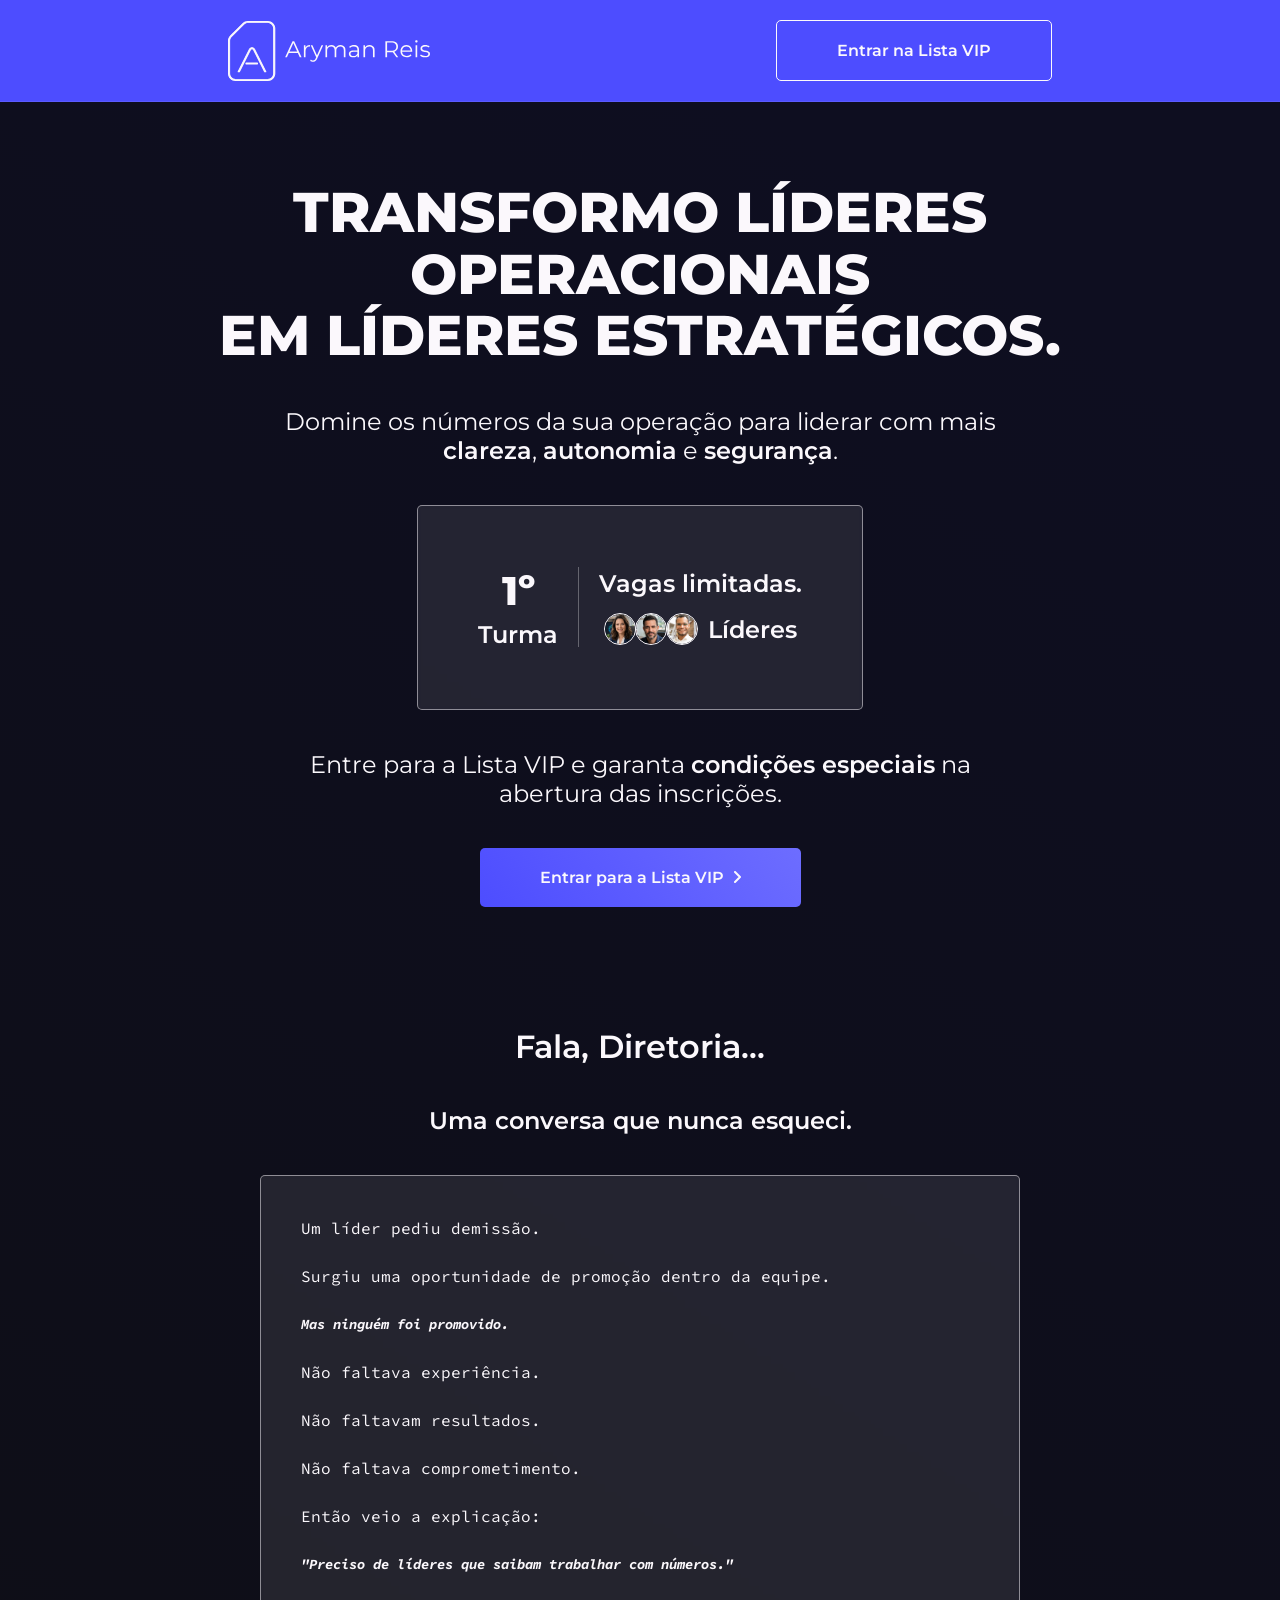
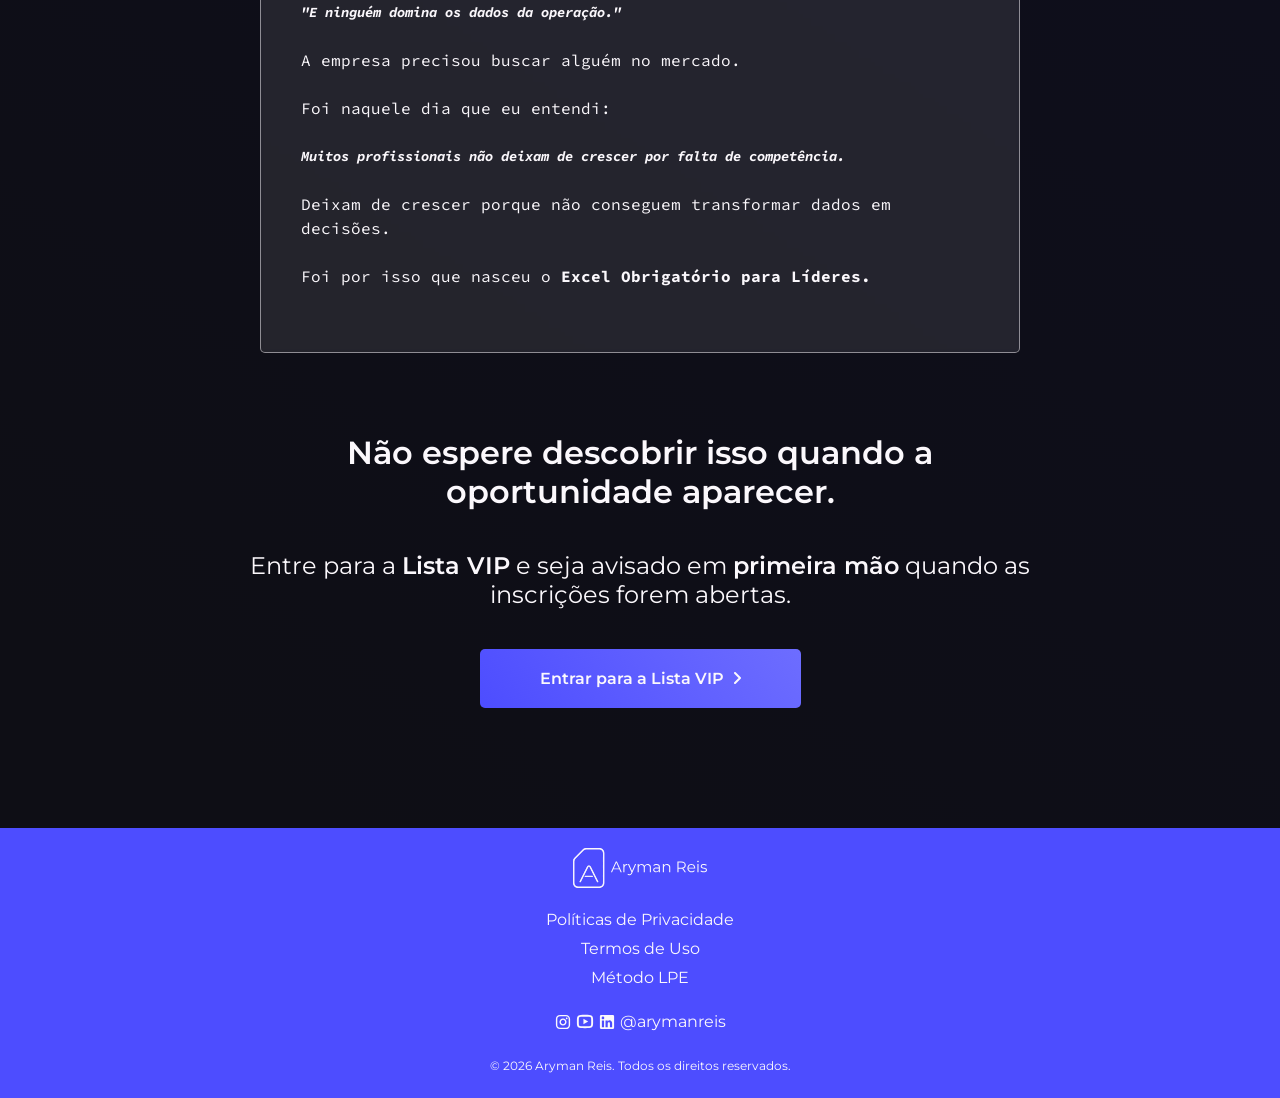
==== index.html @ 087ddeb2 "Primeira versao da landing" ====
<!DOCTYPE html>
<html lang="pt-BR">

<head>

    <!-- Meta Básico -->
    <meta charset="UTF-8">
    <meta name="viewport" content="width=device-width, initial-scale=1.0">

    <!-- SEO -->
    <title>Aryman Reis | Dados Para Líderes</title>

    <meta name="description"
        content="Domine os números da sua operação para liderar com mais clareza, autonomia e segurança.">

    <meta name="keywords"
        content="Excel, Gestão, Liderança, Dashboards, Indicadores, Dados">

    <meta name="author" content="Aryman">

    <!-- CSS -->
    <link rel="stylesheet" href="./css/style.css">

    <link rel="shortcut icon" href="assets/icons/icon-aryman.ico" type="image/x-icon">

    <!-- Google tag (gtag.js) -->
    <script async src="https://www.googletagmanager.com/gtag/js?id=G-DJQT0X3ZKF"></script>

    <script>
    window.dataLayer = window.dataLayer || [];

    function gtag() {
        dataLayer.push(arguments);
    }

    gtag('js', new Date());

    gtag('config', 'G-DJQT0X3ZKF');
    </script>

    <!-- Eventos personalizados -->

    <script src="./js/analytics.js" defer></script>

</head>

<body>

    <!-- ==========================================
         HEADER
    ========================================== -->

    <header class="header">

        <div class="container">

            <div class="header__content">

                <a href="#" class="header__logo">

                    <img
                        src="./assets/icons/logo-aryman-reis.svg"
                        alt="Aryman">

                </a>

                <a href="https://wa.me/5521979690297?text=Olá%20Aryman!%0A%0AQuero%20aprender%20como%20utilizar%20dados%20e%20indicadores%20para%20liderar%20com%20mais%20clareza,%20autonomia%20e%20segurança." 
                class="header__cta"
                target="_blank"
                rel="noopener noreferrer"
                onclick="trackWhatsApp('navbar')">

                    Entrar na Lista VIP
                </a>

            </div>

        </div>

    </header>

    <!-- ==========================================
         MAIN
    ========================================== -->

    <main>

        <!-- ==========================================
             HERO
        ========================================== -->

        <section class="hero">

            <div class="container">

                <div class="hero__content">

                    <h1 class="hero__title">
                        Transformo líderes operacionais
                        <br>
                        em líderes estratégicos.
                    </h1>

                    <p class="hero__description">
                        Domine os números da sua operação para liderar com mais
                        <strong>clareza</strong>,
                        <strong>autonomia</strong> e
                        <strong>segurança</strong>.
                    </p>

                    <div class="hero__card">

                        <div class="hero__card-item">

                            <span class="hero__number">
                                1º
                            </span>

                            <p class="hero__label">
                                Turma
                            </p>

                        </div>

                        <div class="hero__divider"></div>

                        <div class="hero__card-item">

                            <p class="hero__card-title">
                                Vagas limitadas.
                            </p>

                            <div class="hero__leaders">

                                <div class="hero__avatars">

                                    <img
                                        src="./assets/images/img_bruna.png"
                                        alt="Bruna">

                                    <img
                                        src="./assets/images/img_pedro.png"
                                        alt="Pedro">

                                    <img
                                        src="./assets/images/img_ricardo.png"
                                        alt="Ricardo">

                                </div>

                                <span>Líderes</span>

                            </div>

                        </div>

                    </div>

                    <p class="hero__vip-text">
                        Entre para a Lista VIP e garanta
                        <strong>condições especiais</strong>
                        na abertura das inscrições.
                    </p>

                    <a
                        href="https://wa.me/5521979690297?text=Olá%20Aryman!%0A%0AQuero%20aprender%20como%20utilizar%20dados%20e%20indicadores%20para%20liderar%20com%20mais%20clareza,%20autonomia%20e%20segurança."
                        class="btn"
                        target="_blank"
                        rel="noopener noreferrer"
                        onclick="trackWhatsApp('hero')">

                        <span>Entrar para a Lista VIP</span>

                        <img
                            src="./assets/icons/arrow.svg"
                            alt=""
                            class="btn__icon"
                            aria-hidden="true">

                    </a>

                </div>

            </div>

        </section>

        <!-- ==========================================
     STORY
========================================== -->

<section class="story">

    <div class="container">

        <div class="story__content">

            <h2 class="story__title">
                Fala, Diretoria...
            </h2>

            <p class="story__subtitle">
                Uma conversa que nunca esqueci.
            </p>

            <div class="story__card">

                <p class="story__text">
                    Um líder pediu demissão.
                </p>

                <p class="story__text">
                    Surgiu uma oportunidade de promoção dentro da equipe.
                </p>

                <p class="story__emphasis">
                    Mas ninguém foi promovido.
                </p>

                <p class="story__text">
                    Não faltava experiência.
                </p>

                <p class="story__text">
                    Não faltavam resultados.
                </p>

                <p class="story__text">
                    Não faltava comprometimento.
                </p>

                <p class="story__text">
                    Então veio a explicação:
                </p>

                <p class="story__emphasis">
                    "Preciso de líderes que saibam trabalhar com números."
                </p>

                <p class="story__emphasis">
                    "E ninguém domina os dados da operação."
                </p>

                <p class="story__text">
                    A empresa precisou buscar alguém no mercado.
                </p>

                <p class="story__text">
                    Foi naquele dia que eu entendi:
                </p>

                <p class="story__emphasis">
                    Muitos profissionais não deixam de crescer por falta de competência.
                </p>

                <p class="story__text">
                    Deixam de crescer porque não conseguem transformar dados em decisões.
                </p>

                <p class="story__text">
                    Foi por isso que nasceu o
                    <span class="story__strong">
                        Excel Obrigatório para Líderes.
                    </span>
                </p>

            </div>

        </div>

    </div>

</section>

<!-- ==========================================
     CTA FINAL
========================================== -->

<section class="cta-final">

    <div class="container">

        <div class="cta-final__content">

            <h2 class="cta-final__title">
                Não espere descobrir isso quando a oportunidade aparecer.
            </h2>

            <p class="cta-final__description">
                Entre para a
                <strong>Lista VIP</strong>
                e seja avisado em
                <strong>primeira mão</strong>
                quando as inscrições forem abertas.
            </p>

            <a
                href="https://wa.me/5521979690297?text=Olá%20Aryman!%0A%0AQuero%20aprender%20como%20utilizar%20dados%20e%20indicadores%20para%20liderar%20com%20mais%20clareza,%20autonomia%20e%20segurança."
                class="btn"
                target="_blank"
                rel="noopener noreferrer"
                onclick="trackWhatsApp('cta_final')">

                <span>Entrar para a Lista VIP</span>

                <img
                    src="./assets/icons/arrow.svg"
                    alt=""
                    class="btn__icon"
                    aria-hidden="true">

            </a>

        </div>

    </div>

</section>

<!-- ==========================================
     FOOTER
========================================== -->

<footer class="footer">

    <div class="container">

        <div class="footer__content">

            <img
                class="footer__logo"
                src="./assets/icons/logo-aryman-reis.svg"
                alt="Aryman">

            <div class="footer__links">

                <a href="pages/privacidade.html">
                    Políticas de Privacidade
                </a>

                <a href="pages/termos.html">
                    Termos de Uso
                </a>

                <a href="#">
                    Método LPE
                </a>

            </div>

            <div class="footer__social">

    <a
        href="https://www.instagram.com/arymanreis/"
        target="_blank"
        rel="noopener noreferrer"
        onclick="gtag('event', 'instagram_click')">

        <img
            src="./assets/icons/instagram.svg"
            alt="Instagram">

    </a>

    <a
        href="https://www.youtube.com/@arymanreis"
        target="_blank"
        rel="noopener noreferrer"
        onclick="gtag('event', 'youtube_click')">

        <img
            src="./assets/icons/youtube.svg"
            alt="Youtube">

    </a>

    <a
        href="https://www.linkedin.com/in/arymanreis/"
        target="_blank"
        rel="noopener noreferrer"
        onclick="gtag('event', 'linkedin_click')">

        <img
            src="./assets/icons/linkedin.svg"
            alt="LinkedIn">

    </a>

    <span>@arymanreis</span>

</div>


            <p class="footer__copyright">
                © 2026 Aryman Reis. Todos os direitos reservados.
            </p>

        </div>

    </div>

</footer>

    </main>

</body>

</html>
---- css/style.css ----
@import url('./variables.css');
@import url('./base.css');
@import url('./header.css');
@import url('./hero.css');
@import url('./story.css');
@import url('./cta.css');
@import url('./footer.css');
@import url('./responsive.css');
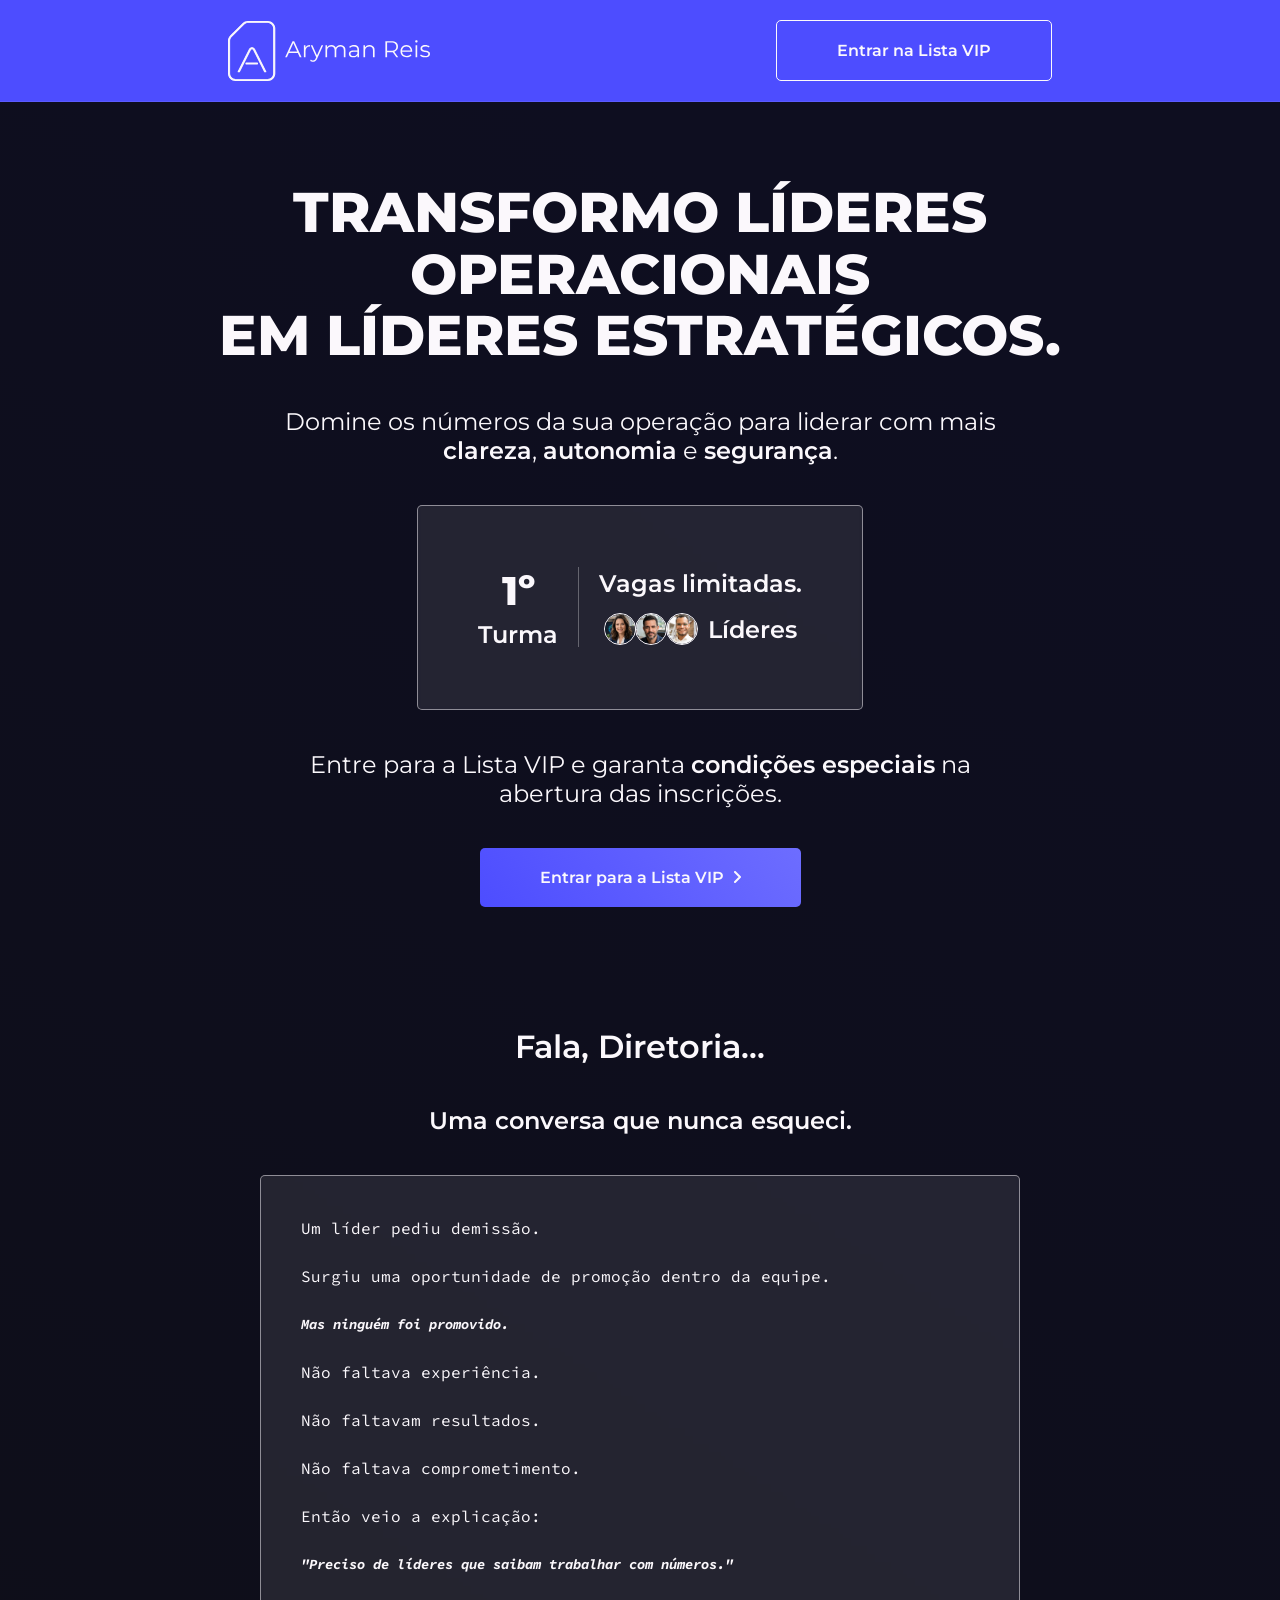
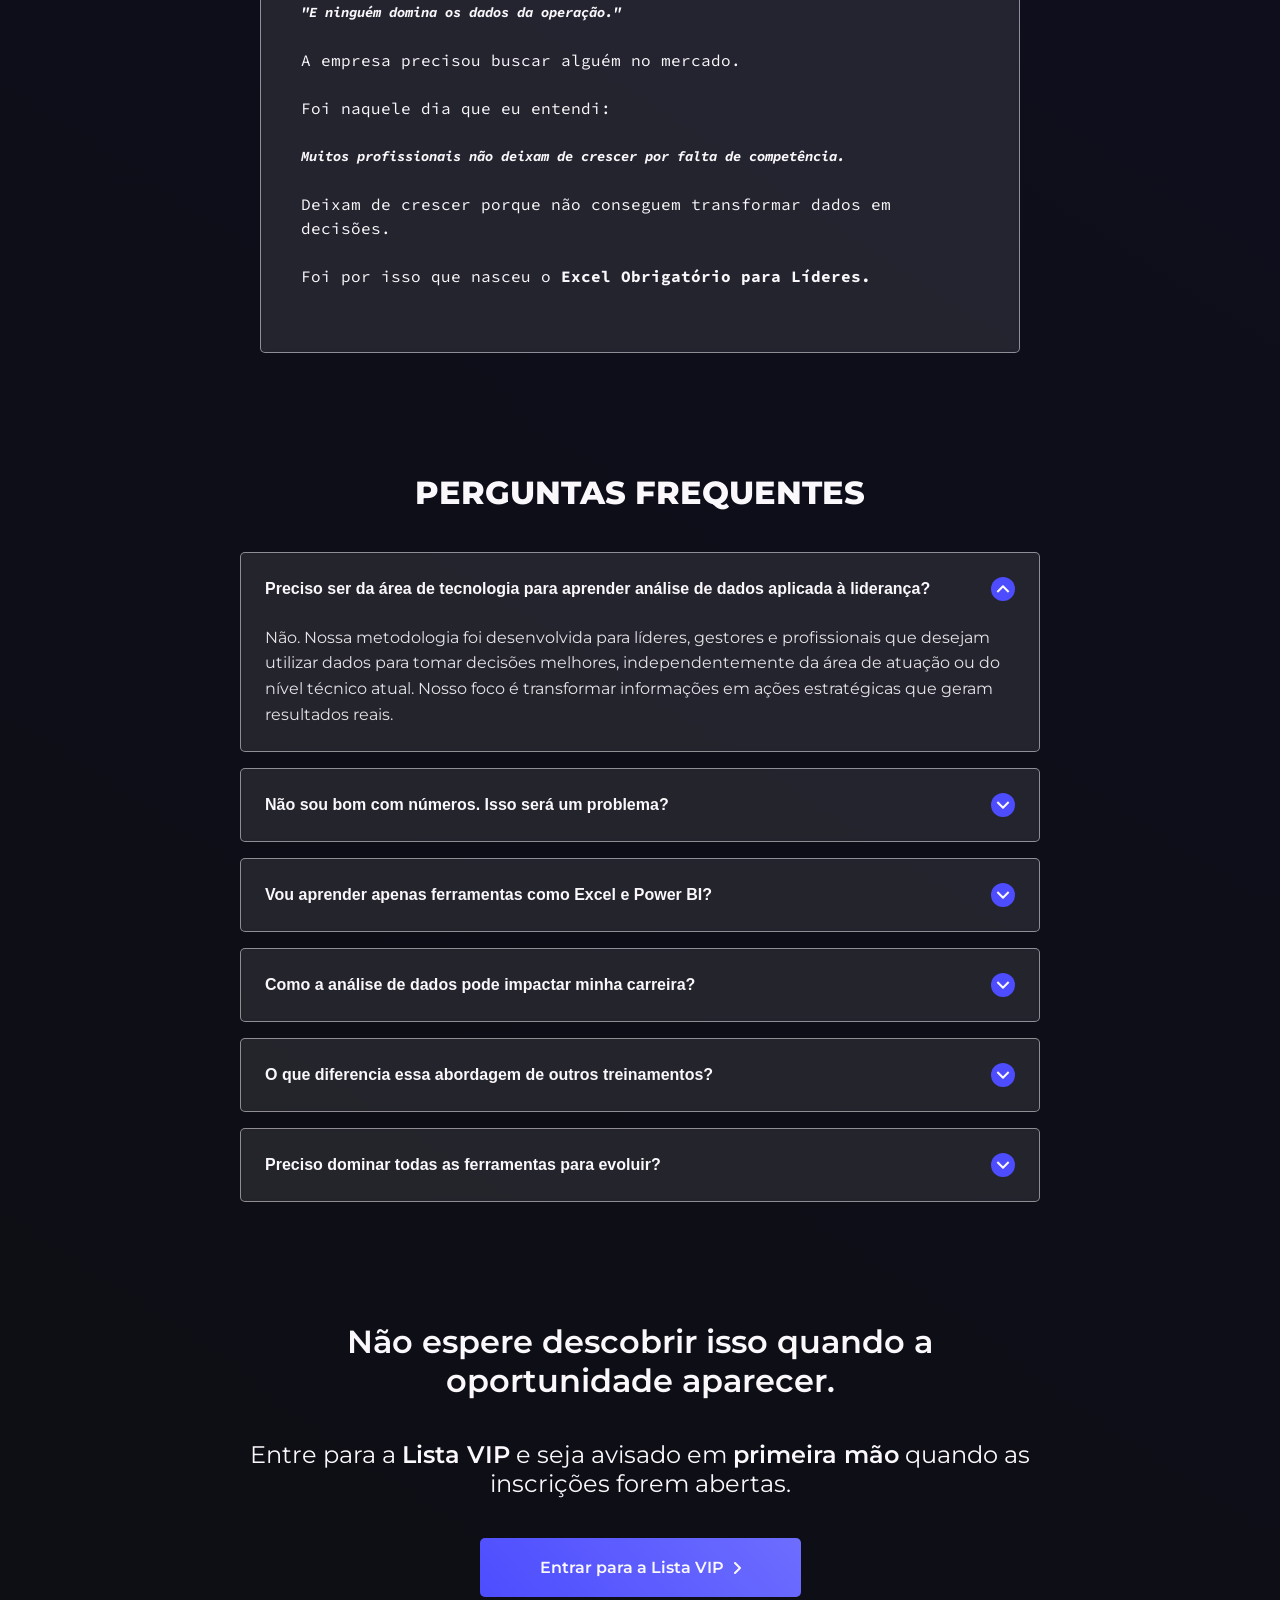
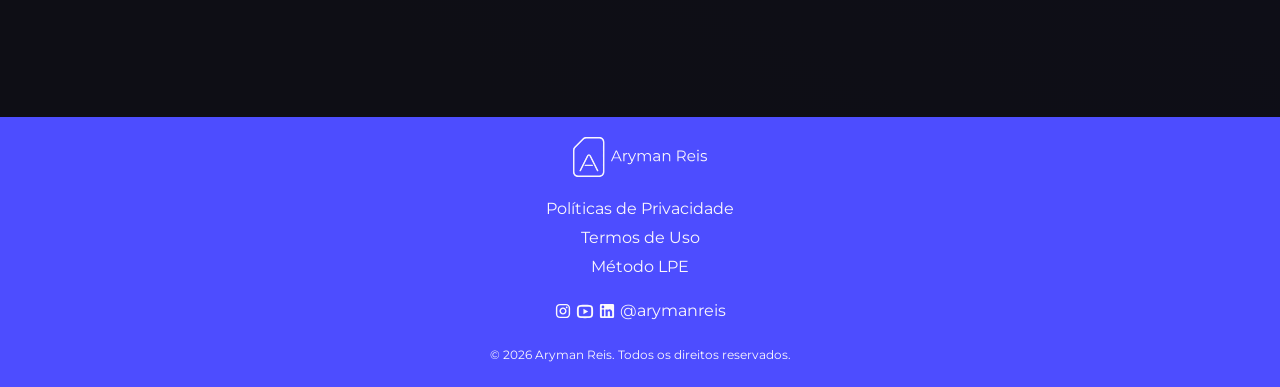
==== commit 73bb83f7: "Adiciona seção FAQ à landing page" ====
--- a/index.html
+++ b/index.html
@@ -41,6 +41,7 @@
     <!-- Eventos personalizados -->
 
     <script src="./js/analytics.js" defer></script>
+    <script src="./js/faq.js" defer></script>
 
 </head>
 
@@ -185,7 +186,7 @@
 
         </section>
 
-        <!-- ==========================================
+<!-- ==========================================
      STORY
 ========================================== -->
 
@@ -263,6 +264,204 @@
                         Excel Obrigatório para Líderes.
                     </span>
                 </p>
+
+            </div>
+
+        </div>
+
+    </div>
+
+</section>
+
+<!-- ==========================================
+     FAQ
+========================================== -->
+
+<section class="faq">
+
+    <div class="container">
+
+        <div class="faq__content">
+
+            <h2 class="faq__title">
+                Perguntas Frequentes
+            </h2>
+
+            <div class="faq__list">
+
+                <article class="faq__item active">
+
+                    <button class="faq__question">
+
+                        <span>
+                            Preciso ser da área de tecnologia para aprender análise de dados aplicada à liderança?
+                        </span>
+
+                        <img
+                            src="./assets/icons/arrow-faq.svg"
+                            alt=""
+                            class="faq__icon">
+
+                    </button>
+
+                    <div class="faq__answer-wrapper">
+
+                        <div class="faq__answer">
+
+                            <p>
+                                Não. Nossa metodologia foi desenvolvida para líderes, gestores e profissionais que desejam utilizar dados para tomar decisões melhores, independentemente da área de atuação ou do nível técnico atual. Nosso foco é transformar informações em ações estratégicas que geram resultados reais.
+                            </p>
+
+                        </div>
+
+                    </div>
+
+                </article>
+
+                <article class="faq__item">
+
+                    <button class="faq__question">
+
+                        <span>
+                            Não sou bom com números. Isso será um problema?
+                        </span>
+
+                        <img
+                            src="./assets/icons/arrow-faq.svg"
+                            alt=""
+                            class="faq__icon">
+
+                    </button>
+
+                    <div class="faq__answer-wrapper">
+
+                        <div class="faq__answer">
+
+                            <p>
+                                Não. Acreditamos que a análise de dados é uma habilidade que pode ser desenvolvida. Todos os conteúdos são construídos de forma prática, didática e progressiva, permitindo que qualquer profissional evolua com segurança e confiança.
+                            </p>
+
+                        </div>
+
+                    </div>
+
+                </article>
+
+                <article class="faq__item">
+
+                    <button class="faq__question">
+
+                        <span>
+                            Vou aprender apenas ferramentas como Excel e Power BI?
+                        </span>
+
+                        <img
+                            src="./assets/icons/arrow-faq.svg"
+                            alt=""
+                            class="faq__icon">
+
+                    </button>
+
+                    <div class="faq__answer-wrapper">
+
+                        <div class="faq__answer">
+
+                            <p>
+                                Não. As ferramentas são apenas meios para desenvolver uma competência muito mais importante: a capacidade de analisar informações, identificar oportunidades e tomar decisões com confiança.
+                            </p>
+
+                        </div>
+
+                    </div>
+
+                </article>
+
+                <article class="faq__item">
+
+                    <button class="faq__question">
+
+                        <span>
+                            Como a análise de dados pode impactar minha carreira?
+                        </span>
+
+                        <img
+                            src="./assets/icons/arrow-faq.svg"
+                            alt=""
+                            class="faq__icon">
+
+                    </button>
+
+                    <div class="faq__answer-wrapper">
+
+                        <div class="faq__answer">
+
+                            <p>
+                                Profissionais que utilizam dados conseguem comunicar resultados com maior clareza, justificar decisões com mais segurança e demonstrar visão estratégica. Essas competências aumentam a influência profissional e ampliam as oportunidades de crescimento.
+                            </p>
+
+                        </div>
+
+                    </div>
+
+                </article>
+
+                <article class="faq__item">
+
+                    <button class="faq__question">
+
+                        <span>
+                            O que diferencia essa abordagem de outros treinamentos?
+                        </span>
+
+                        <img
+                            src="./assets/icons/arrow-faq.svg"
+                            alt=""
+                            class="faq__icon">
+
+                    </button>
+
+                    <div class="faq__answer-wrapper">
+
+                        <div class="faq__answer">
+
+                            <p>
+                                A maioria dos treinamentos ensina apenas ferramentas. Nossa proposta é desenvolver líderes orientados por dados, combinando tecnologia, gestão e desenvolvimento profissional para gerar impacto real na tomada de decisão.
+                            </p>
+
+                        </div>
+
+                    </div>
+
+                </article>
+
+                <article class="faq__item">
+
+                    <button class="faq__question">
+
+                        <span>
+                            Preciso dominar todas as ferramentas para evoluir?
+                        </span>
+
+                        <img
+                            src="./assets/icons/arrow-faq.svg"
+                            alt=""
+                            class="faq__icon">
+
+                    </button>
+
+                    <div class="faq__answer-wrapper">
+
+                        <div class="faq__answer">
+
+                            <p>
+                                Não. A jornada é estruturada em etapas progressivas. Cada programa foi desenvolvido para atender diferentes níveis de maturidade, permitindo que você avance de forma consistente e sem sobrecarga.
+                            </p>
+
+                        </div>
+
+                    </div>
+
+                </article>
 
             </div>
 
--- a/css/style.css
+++ b/css/style.css
@@ -5,4 +5,5 @@
 @import url('./story.css');
 @import url('./cta.css');
 @import url('./footer.css');
-@import url('./responsive.css');+@import url('./responsive.css');
+@import url('./faq.css');
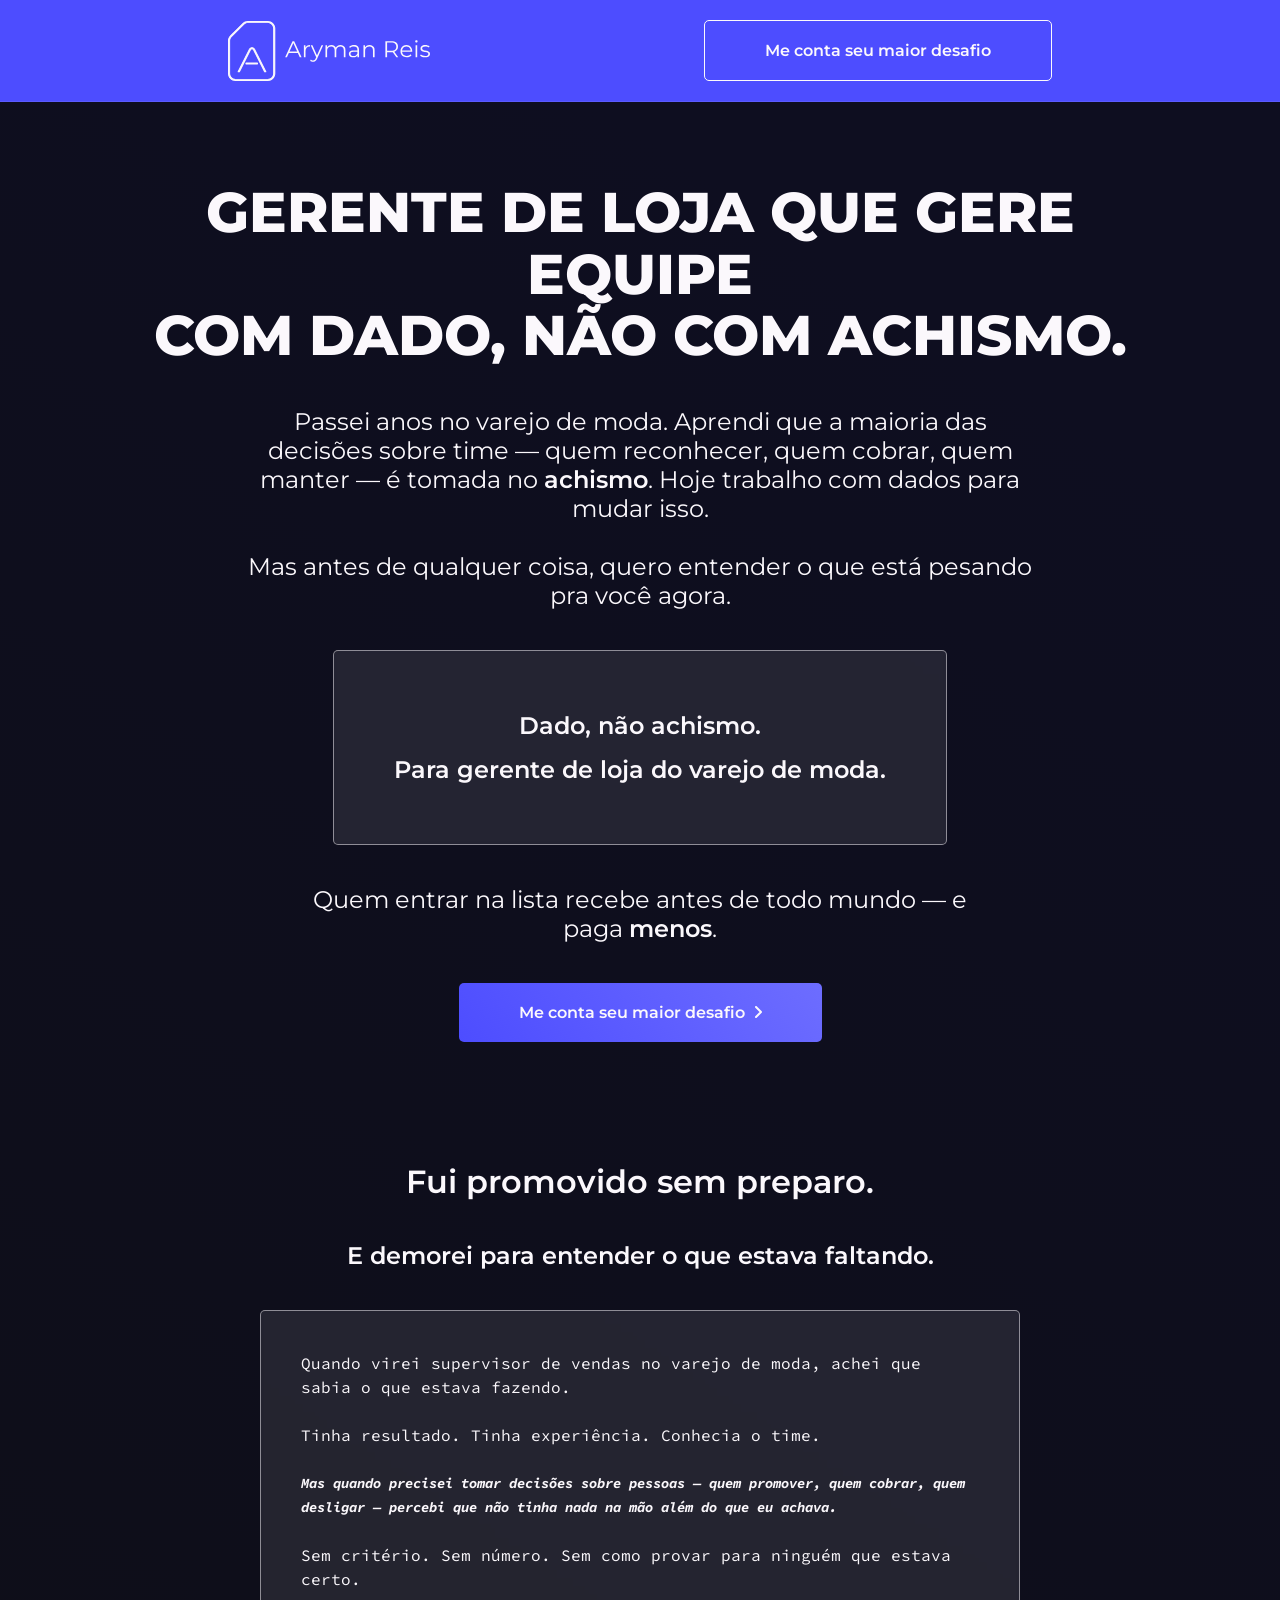
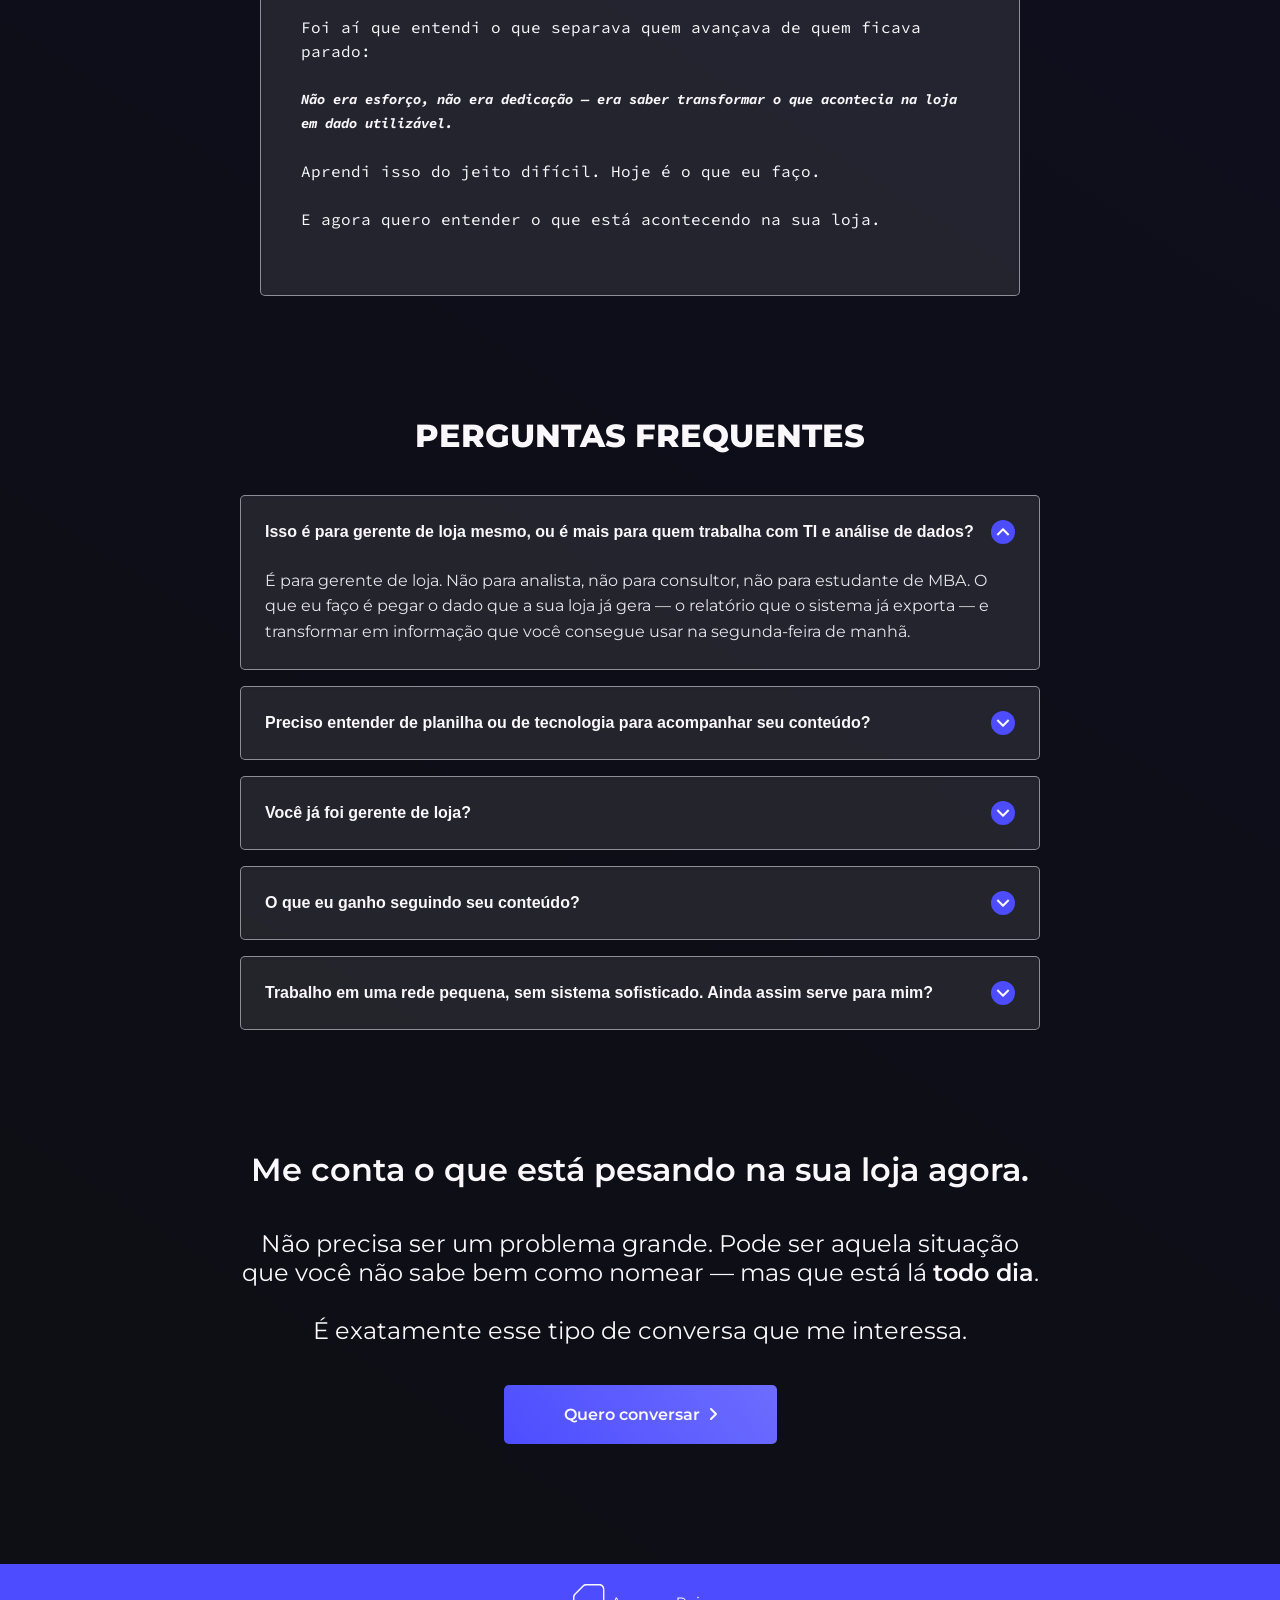
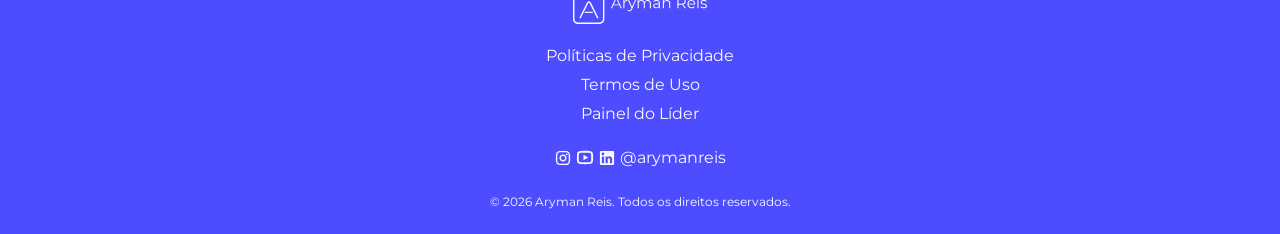
==== commit e1d900d0: "Reposiciona index.html para gerente de loja do varejo de moda Atualiza copy completo: hero, story, F" ====
--- a/index.html
+++ b/index.html
@@ -8,13 +8,13 @@
     <meta name="viewport" content="width=device-width, initial-scale=1.0">
 
     <!-- SEO -->
-    <title>Aryman Reis | Dados Para Líderes</title>
+    <title>Aryman Reis | Gerente de Loja que Gere Equipe com Dado</title>
 
     <meta name="description"
-        content="Domine os números da sua operação para liderar com mais clareza, autonomia e segurança.">
+        content="Passei anos no varejo de moda. Aprendi que a maioria das decisões sobre time é tomada no achismo. Hoje trabalho com dados para mudar isso.">
 
     <meta name="keywords"
-        content="Excel, Gestão, Liderança, Dashboards, Indicadores, Dados">
+        content="gerente de loja, varejo de moda, gestão de equipe, dado, planilha, performance de time">
 
     <meta name="author" content="Aryman">
 
@@ -65,13 +65,13 @@
 
                 </a>
 
-                <a href="https://wa.me/5521979690297?text=Olá%20Aryman!%0A%0AQuero%20aprender%20como%20utilizar%20dados%20e%20indicadores%20para%20liderar%20com%20mais%20clareza,%20autonomia%20e%20segurança." 
+                <a href="https://wa.me/5521979690297?text=Oi%20Aryman%2C%20vi%20seu%20site%20e%20quero%20te%20contar%20meu%20maior%20desafio%20como%20gerente%20de%20loja."
                 class="header__cta"
                 target="_blank"
                 rel="noopener noreferrer"
                 onclick="trackWhatsApp('navbar')">
 
-                    Entrar na Lista VIP
+                    Me conta seu maior desafio
                 </a>
 
             </div>
@@ -97,80 +97,49 @@
                 <div class="hero__content">
 
                     <h1 class="hero__title">
-                        Transformo líderes operacionais
+                        Gerente de loja que gere equipe
                         <br>
-                        em líderes estratégicos.
+                        com dado, não com achismo.
                     </h1>
 
                     <p class="hero__description">
-                        Domine os números da sua operação para liderar com mais
-                        <strong>clareza</strong>,
-                        <strong>autonomia</strong> e
-                        <strong>segurança</strong>.
+                        Passei anos no varejo de moda. Aprendi que a maioria das decisões sobre time —
+                        quem reconhecer, quem cobrar, quem manter —
+                        é tomada no <strong>achismo</strong>.
+                        Hoje trabalho com dados para mudar isso.
+                        <br><br>
+                        Mas antes de qualquer coisa, quero entender o que está pesando pra você agora.
                     </p>
 
                     <div class="hero__card">
 
                         <div class="hero__card-item">
 
-                            <span class="hero__number">
-                                1º
-                            </span>
+                            <p class="hero__card-title">
+                                Dado, não achismo.
+                            </p>
 
                             <p class="hero__label">
-                                Turma
+                                Para gerente de loja do varejo de moda.
                             </p>
 
                         </div>
 
-                        <div class="hero__divider"></div>
-
-                        <div class="hero__card-item">
-
-                            <p class="hero__card-title">
-                                Vagas limitadas.
-                            </p>
-
-                            <div class="hero__leaders">
-
-                                <div class="hero__avatars">
-
-                                    <img
-                                        src="./assets/images/img_bruna.png"
-                                        alt="Bruna">
-
-                                    <img
-                                        src="./assets/images/img_pedro.png"
-                                        alt="Pedro">
-
-                                    <img
-                                        src="./assets/images/img_ricardo.png"
-                                        alt="Ricardo">
-
-                                </div>
-
-                                <span>Líderes</span>
-
-                            </div>
-
-                        </div>
-
                     </div>
 
                     <p class="hero__vip-text">
-                        Entre para a Lista VIP e garanta
-                        <strong>condições especiais</strong>
-                        na abertura das inscrições.
+                        Quem entrar na lista recebe antes de todo mundo —
+                        e paga <strong>menos</strong>.
                     </p>
 
                     <a
-                        href="https://wa.me/5521979690297?text=Olá%20Aryman!%0A%0AQuero%20aprender%20como%20utilizar%20dados%20e%20indicadores%20para%20liderar%20com%20mais%20clareza,%20autonomia%20e%20segurança."
+                        href="https://wa.me/5521979690297?text=Oi%20Aryman%2C%20vi%20seu%20site%20e%20quero%20te%20contar%20meu%20maior%20desafio%20como%20gerente%20de%20loja."
                         class="btn"
                         target="_blank"
                         rel="noopener noreferrer"
                         onclick="trackWhatsApp('hero')">
 
-                        <span>Entrar para a Lista VIP</span>
+                        <span>Me conta seu maior desafio</span>
 
                         <img
                             src="./assets/icons/arrow.svg"
@@ -197,72 +166,48 @@
         <div class="story__content">
 
             <h2 class="story__title">
-                Fala, Diretoria...
+                Fui promovido sem preparo.
             </h2>
 
             <p class="story__subtitle">
-                Uma conversa que nunca esqueci.
+                E demorei para entender o que estava faltando.
             </p>
 
             <div class="story__card">
 
                 <p class="story__text">
-                    Um líder pediu demissão.
+                    Quando virei supervisor de vendas no varejo de moda, achei que sabia o que estava fazendo.
                 </p>
 
                 <p class="story__text">
-                    Surgiu uma oportunidade de promoção dentro da equipe.
+                    Tinha resultado. Tinha experiência. Conhecia o time.
                 </p>
 
                 <p class="story__emphasis">
-                    Mas ninguém foi promovido.
+                    Mas quando precisei tomar decisões sobre pessoas —
+                    quem promover, quem cobrar, quem desligar —
+                    percebi que não tinha nada na mão além do que eu achava.
                 </p>
 
                 <p class="story__text">
-                    Não faltava experiência.
+                    Sem critério. Sem número. Sem como provar para ninguém que estava certo.
                 </p>
 
                 <p class="story__text">
-                    Não faltavam resultados.
+                    Foi aí que entendi o que separava quem avançava de quem ficava parado:
+                </p>
+
+                <p class="story__emphasis">
+                    Não era esforço, não era dedicação —
+                    era saber transformar o que acontecia na loja em dado utilizável.
                 </p>
 
                 <p class="story__text">
-                    Não faltava comprometimento.
+                    Aprendi isso do jeito difícil. Hoje é o que eu faço.
                 </p>
 
                 <p class="story__text">
-                    Então veio a explicação:
-                </p>
-
-                <p class="story__emphasis">
-                    "Preciso de líderes que saibam trabalhar com números."
-                </p>
-
-                <p class="story__emphasis">
-                    "E ninguém domina os dados da operação."
-                </p>
-
-                <p class="story__text">
-                    A empresa precisou buscar alguém no mercado.
-                </p>
-
-                <p class="story__text">
-                    Foi naquele dia que eu entendi:
-                </p>
-
-                <p class="story__emphasis">
-                    Muitos profissionais não deixam de crescer por falta de competência.
-                </p>
-
-                <p class="story__text">
-                    Deixam de crescer porque não conseguem transformar dados em decisões.
-                </p>
-
-                <p class="story__text">
-                    Foi por isso que nasceu o
-                    <span class="story__strong">
-                        Excel Obrigatório para Líderes.
-                    </span>
+                    E agora quero entender o que está acontecendo na sua loja.
                 </p>
 
             </div>
@@ -294,7 +239,7 @@
                     <button class="faq__question">
 
                         <span>
-                            Preciso ser da área de tecnologia para aprender análise de dados aplicada à liderança?
+                            Isso é para gerente de loja mesmo, ou é mais para quem trabalha com TI e análise de dados?
                         </span>
 
                         <img
@@ -309,7 +254,7 @@
                         <div class="faq__answer">
 
                             <p>
-                                Não. Nossa metodologia foi desenvolvida para líderes, gestores e profissionais que desejam utilizar dados para tomar decisões melhores, independentemente da área de atuação ou do nível técnico atual. Nosso foco é transformar informações em ações estratégicas que geram resultados reais.
+                                É para gerente de loja. Não para analista, não para consultor, não para estudante de MBA. O que eu faço é pegar o dado que a sua loja já gera — o relatório que o sistema já exporta — e transformar em informação que você consegue usar na segunda-feira de manhã.
                             </p>
 
                         </div>
@@ -323,7 +268,7 @@
                     <button class="faq__question">
 
                         <span>
-                            Não sou bom com números. Isso será um problema?
+                            Preciso entender de planilha ou de tecnologia para acompanhar seu conteúdo?
                         </span>
 
                         <img
@@ -338,7 +283,7 @@
                         <div class="faq__answer">
 
                             <p>
-                                Não. Acreditamos que a análise de dados é uma habilidade que pode ser desenvolvida. Todos os conteúdos são construídos de forma prática, didática e progressiva, permitindo que qualquer profissional evolua com segurança e confiança.
+                                Não. Se você sabe abrir um arquivo no celular, já chega. O que importa não é a ferramenta — é saber o que olhar e o que fazer com o que você vê. É isso que eu ensino.
                             </p>
 
                         </div>
@@ -352,7 +297,7 @@
                     <button class="faq__question">
 
                         <span>
-                            Vou aprender apenas ferramentas como Excel e Power BI?
+                            Você já foi gerente de loja?
                         </span>
 
                         <img
@@ -367,7 +312,7 @@
                         <div class="faq__answer">
 
                             <p>
-                                Não. As ferramentas são apenas meios para desenvolver uma competência muito mais importante: a capacidade de analisar informações, identificar oportunidades e tomar decisões com confiança.
+                                Fui supervisor de vendas no varejo de moda — que é o topo da liderança operacional nesse segmento. Gerenciei equipe, respondi por resultado e tomei decisão sobre time sem ter ferramenta nenhuma na mão. Conheço o problema por dentro, não por teoria.
                             </p>
 
                         </div>
@@ -381,7 +326,7 @@
                     <button class="faq__question">
 
                         <span>
-                            Como a análise de dados pode impactar minha carreira?
+                            O que eu ganho seguindo seu conteúdo?
                         </span>
 
                         <img
@@ -396,7 +341,7 @@
                         <div class="faq__answer">
 
                             <p>
-                                Profissionais que utilizam dados conseguem comunicar resultados com maior clareza, justificar decisões com mais segurança e demonstrar visão estratégica. Essas competências aumentam a influência profissional e ampliam as oportunidades de crescimento.
+                                Critério. Você vai parar de gerir no achismo e começar a ter número para embasar o que você já sente. Quando o regional perguntar sobre sua equipe, você vai saber responder — com dado, não com improviso.
                             </p>
 
                         </div>
@@ -410,7 +355,7 @@
                     <button class="faq__question">
 
                         <span>
-                            O que diferencia essa abordagem de outros treinamentos?
+                            Trabalho em uma rede pequena, sem sistema sofisticado. Ainda assim serve para mim?
                         </span>
 
                         <img
@@ -425,36 +370,7 @@
                         <div class="faq__answer">
 
                             <p>
-                                A maioria dos treinamentos ensina apenas ferramentas. Nossa proposta é desenvolver líderes orientados por dados, combinando tecnologia, gestão e desenvolvimento profissional para gerar impacto real na tomada de decisão.
-                            </p>
-
-                        </div>
-
-                    </div>
-
-                </article>
-
-                <article class="faq__item">
-
-                    <button class="faq__question">
-
-                        <span>
-                            Preciso dominar todas as ferramentas para evoluir?
-                        </span>
-
-                        <img
-                            src="./assets/icons/arrow-faq.svg"
-                            alt=""
-                            class="faq__icon">
-
-                    </button>
-
-                    <div class="faq__answer-wrapper">
-
-                        <div class="faq__answer">
-
-                            <p>
-                                Não. A jornada é estruturada em etapas progressivas. Cada programa foi desenvolvido para atender diferentes níveis de maturidade, permitindo que você avance de forma consistente e sem sobrecarga.
+                                Serve. A maioria das redes regionais não tem sistema avançado — e é exatamente para esse contexto que eu desenvolvo tudo. Se sua loja exporta qualquer relatório, mesmo que seja um Excel simples, já dá para trabalhar.
                             </p>
 
                         </div>
@@ -482,25 +398,24 @@
         <div class="cta-final__content">
 
             <h2 class="cta-final__title">
-                Não espere descobrir isso quando a oportunidade aparecer.
+                Me conta o que está pesando na sua loja agora.
             </h2>
 
             <p class="cta-final__description">
-                Entre para a
-                <strong>Lista VIP</strong>
-                e seja avisado em
-                <strong>primeira mão</strong>
-                quando as inscrições forem abertas.
+                Não precisa ser um problema grande. Pode ser aquela situação que você não sabe bem como nomear —
+                mas que está lá <strong>todo dia</strong>.
+                <br><br>
+                É exatamente esse tipo de conversa que me interessa.
             </p>
 
             <a
-                href="https://wa.me/5521979690297?text=Olá%20Aryman!%0A%0AQuero%20aprender%20como%20utilizar%20dados%20e%20indicadores%20para%20liderar%20com%20mais%20clareza,%20autonomia%20e%20segurança."
+                href="https://wa.me/5521979690297?text=Oi%20Aryman%2C%20quero%20te%20contar%20o%20que%20est%C3%A1%20pesando%20na%20minha%20loja%20agora."
                 class="btn"
                 target="_blank"
                 rel="noopener noreferrer"
                 onclick="trackWhatsApp('cta_final')">
 
-                <span>Entrar para a Lista VIP</span>
+                <span>Quero conversar</span>
 
                 <img
                     src="./assets/icons/arrow.svg"
@@ -542,7 +457,7 @@
                 </a>
 
                 <a href="#">
-                    Método LPE
+                    Painel do Líder
                 </a>
 
             </div>
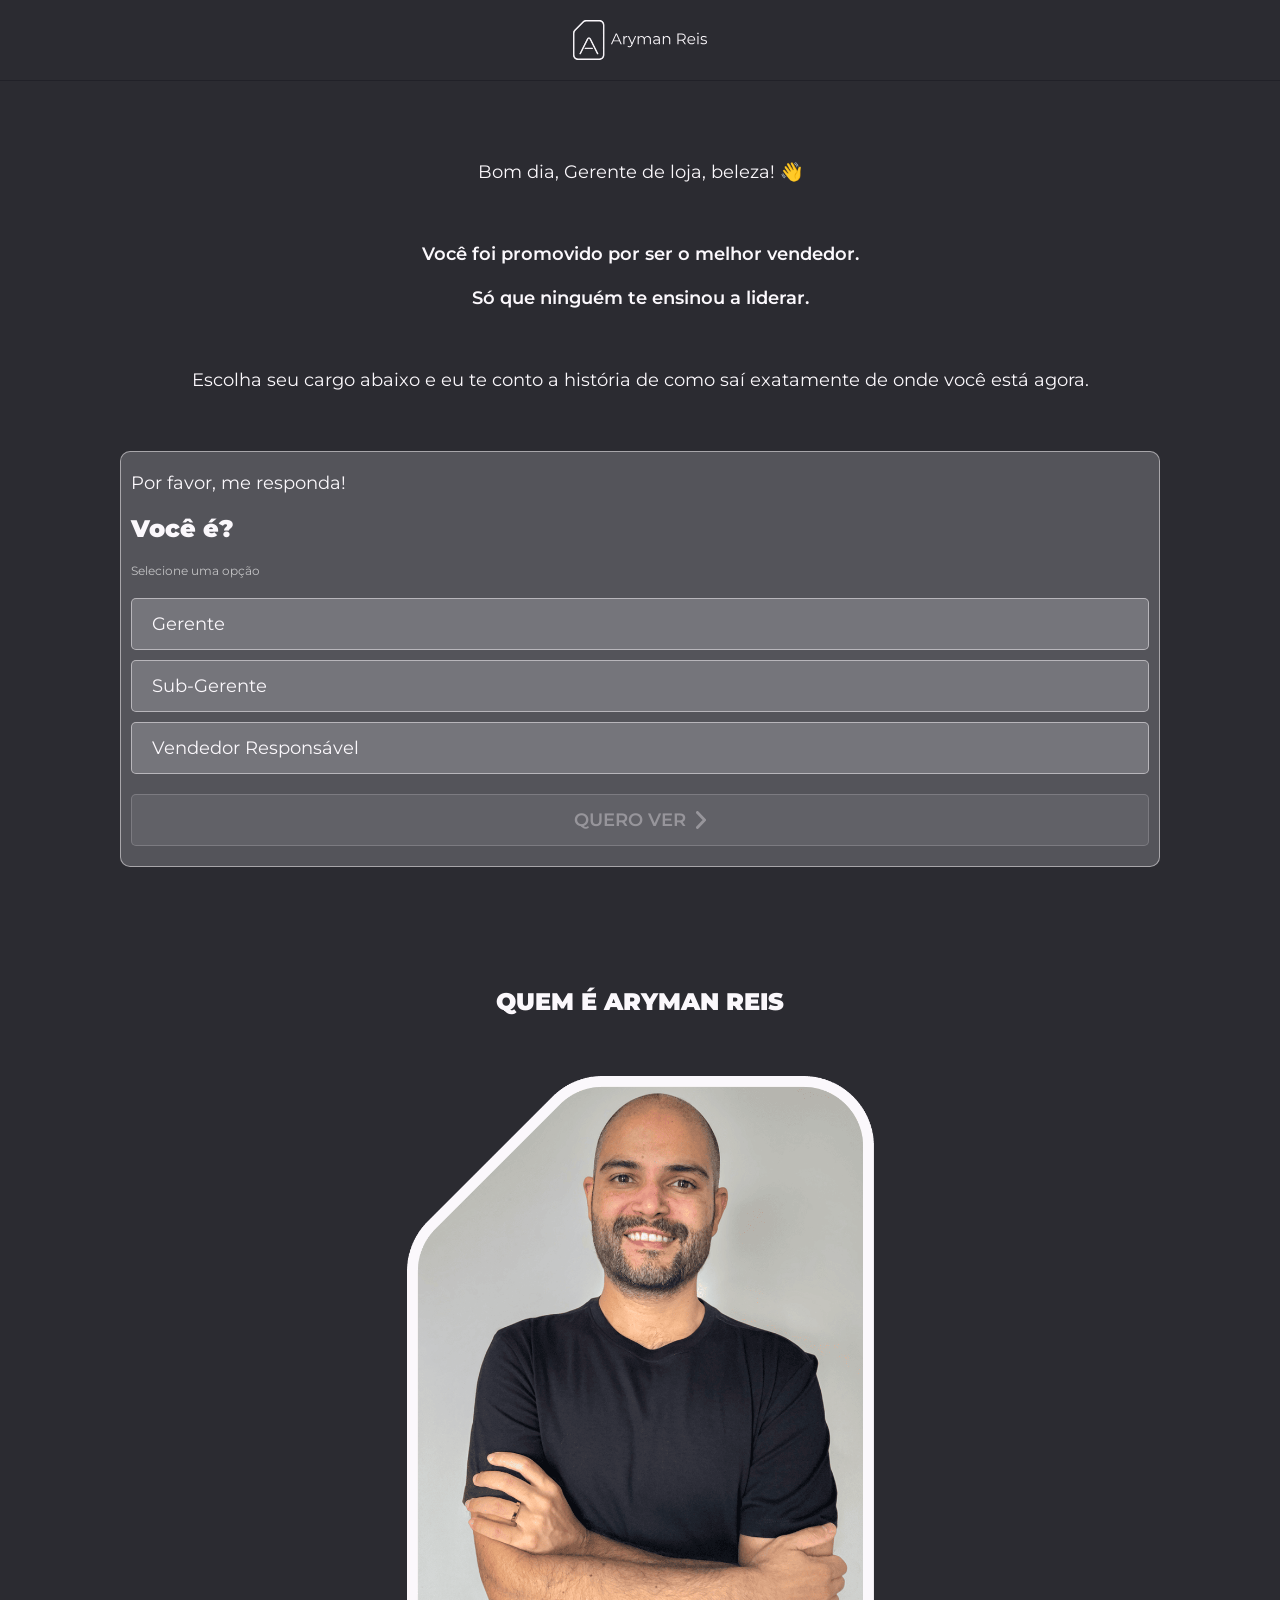
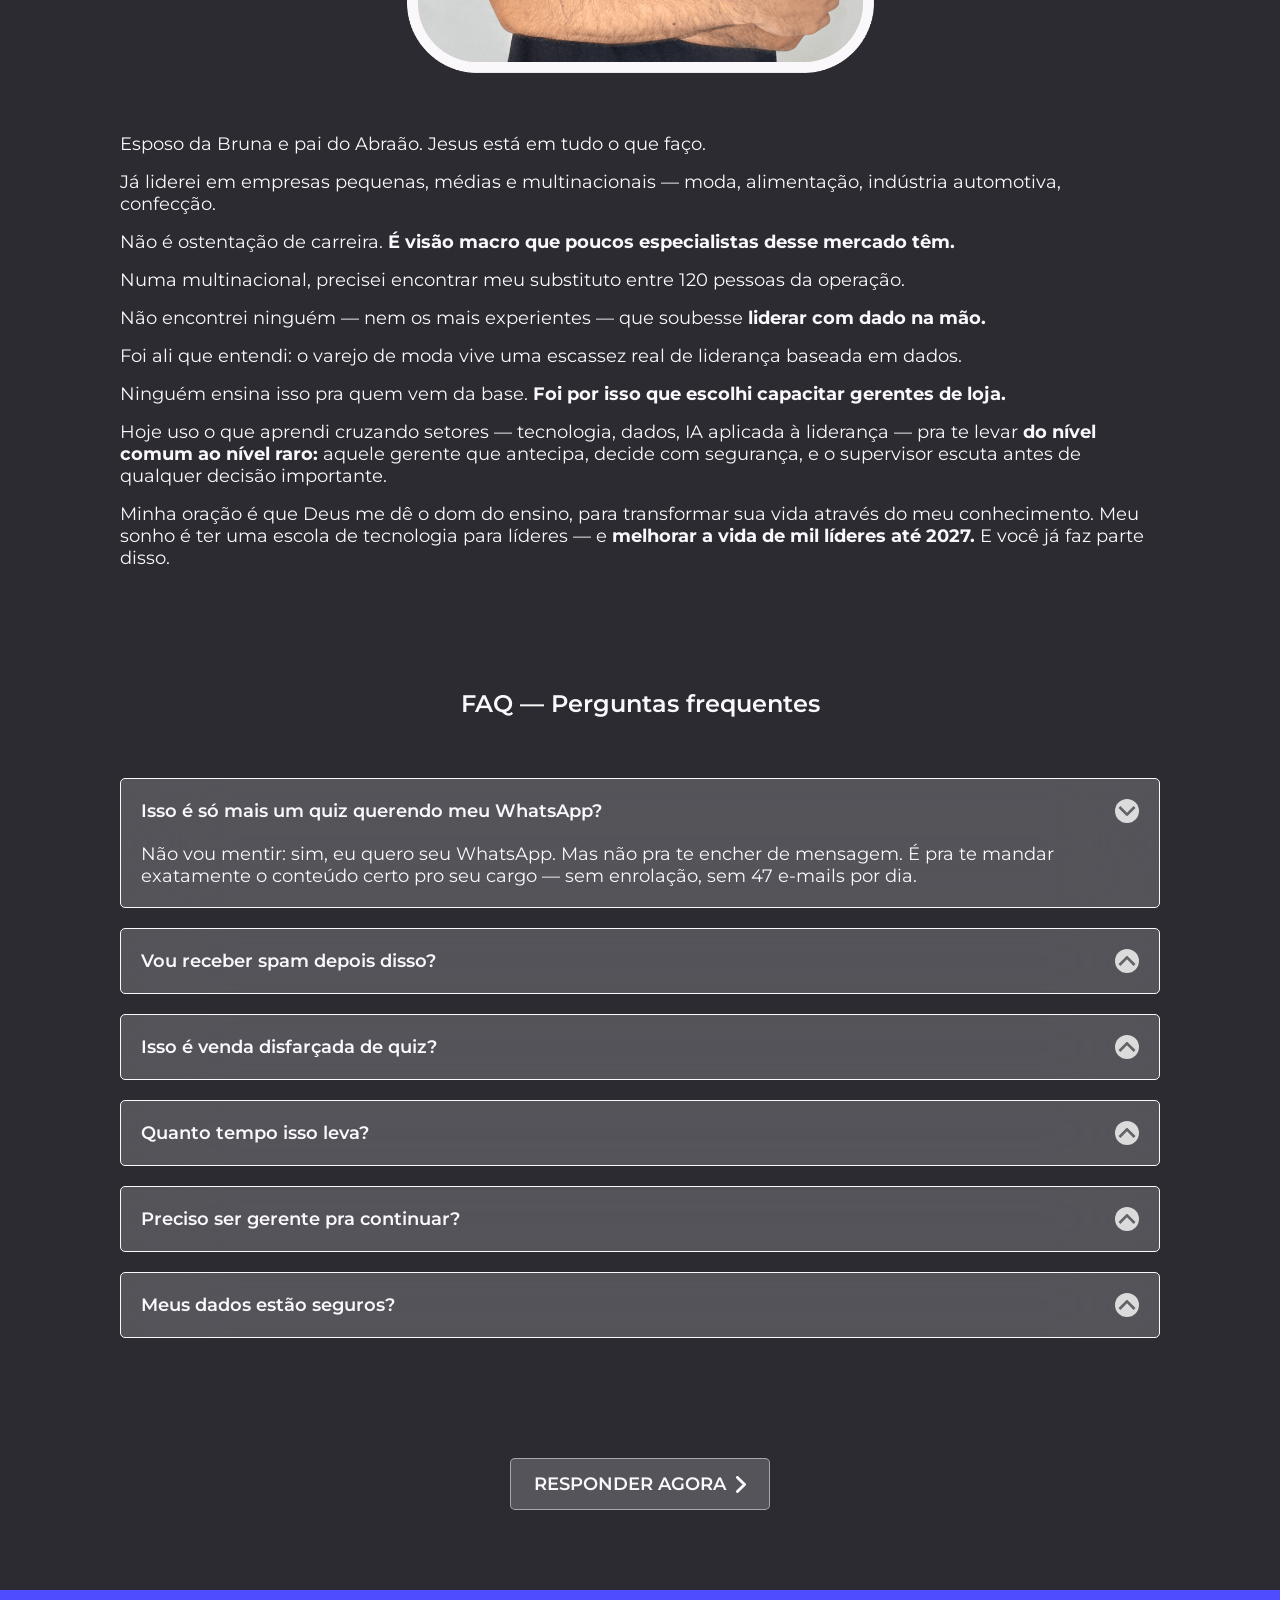
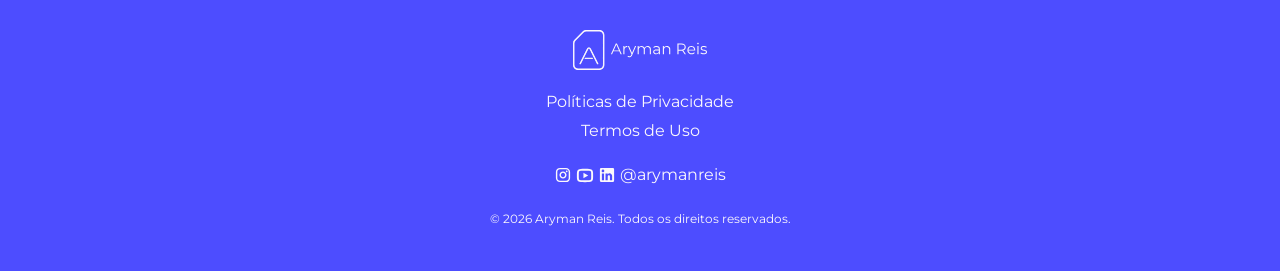
==== commit c3e30713: "Adiciona quiz de segmentação e páginas de história por cargo - Transforma index.html em quiz de carg" ====
--- a/index.html
+++ b/index.html
@@ -8,515 +8,297 @@
     <meta name="viewport" content="width=device-width, initial-scale=1.0">
 
     <!-- SEO -->
-    <title>Aryman Reis | Gerente de Loja que Gere Equipe com Dado</title>
+    <title>Aryman Reis | Você é Gerente, Sub-Gerente ou Vendedor Responsável?</title>
 
     <meta name="description"
-        content="Passei anos no varejo de moda. Aprendi que a maioria das decisões sobre time é tomada no achismo. Hoje trabalho com dados para mudar isso.">
+        content="Responda uma pergunta e receba o conteúdo certo para o seu momento como líder no varejo de moda.">
 
     <meta name="keywords"
-        content="gerente de loja, varejo de moda, gestão de equipe, dado, planilha, performance de time">
-
-    <meta name="author" content="Aryman">
-
-    <!-- CSS -->
-    <link rel="stylesheet" href="./css/style.css">
-
-    <link rel="shortcut icon" href="assets/icons/icon-aryman.ico" type="image/x-icon">
-
-    <!-- Google tag (gtag.js) -->
+        content="gerente de loja, sub-gerente, vendedor responsável, varejo de moda, liderança com dados">
+
+    <meta name="author" content="Aryman Reis">
+
+    <!-- Favicon -->
+    <link rel="shortcut icon" href="./assets/icons/icon-aryman.ico" type="image/x-icon">
+
+    <!-- CSS compartilhado -->
+    <link rel="stylesheet" href="./css/variables.css">
+    <link rel="stylesheet" href="./css/base.css">
+    <link rel="stylesheet" href="./css/header.css">
+    <link rel="stylesheet" href="./css/footer.css">
+
+    <!-- CSS exclusivo desta página -->
+    <link rel="stylesheet" href="./css/quiz.css">
+    <link rel="stylesheet" href="./css/quiz-responsive.css">
+
+    <!-- Google Analytics -->
     <script async src="https://www.googletagmanager.com/gtag/js?id=G-DJQT0X3ZKF"></script>
-
     <script>
-    window.dataLayer = window.dataLayer || [];
-
-    function gtag() {
-        dataLayer.push(arguments);
-    }
-
-    gtag('js', new Date());
-
-    gtag('config', 'G-DJQT0X3ZKF');
+        window.dataLayer = window.dataLayer || [];
+        function gtag() { dataLayer.push(arguments); }
+        gtag('js', new Date());
+        gtag('config', 'G-DJQT0X3ZKF');
     </script>
 
-    <!-- Eventos personalizados -->
+    <!-- Hooks para pixels (configuração futura) -->
+    <!-- Google Ads Pixel: inserir aqui -->
+    <!-- Facebook Pixel: inserir aqui -->
 
     <script src="./js/analytics.js" defer></script>
     <script src="./js/faq.js" defer></script>
+    <script src="./js/quiz.js" defer></script>
 
 </head>
 
-<body>
-
-    <!-- ==========================================
-         HEADER
-    ========================================== -->
-
-    <header class="header">
-
-        <div class="container">
-
-            <div class="header__content">
-
-                <a href="#" class="header__logo">
-
-                    <img
-                        src="./assets/icons/logo-aryman-reis.svg"
-                        alt="Aryman">
-
+<body class="quiz-page">
+
+<!-- ==========================================
+     HEADER
+========================================== -->
+<header class="header">
+    <div class="container">
+        <div class="header__content">
+
+            <a href="#" class="header__logo">
+                <img src="./assets/icons/logo-aryman-reis.svg" alt="Aryman Reis">
+            </a>
+
+        </div>
+    </div>
+</header>
+
+<main>
+
+<!-- ==========================================
+     QUIZ
+========================================== -->
+<section class="quiz" id="quiz">
+    <div class="container">
+        <div class="quiz__content">
+
+            <p class="quiz__greeting" id="quiz-greeting">Olá, Gerente de loja, beleza! 👋</p>
+
+            <p class="quiz__intro">Você foi promovido por ser o melhor vendedor.<br><br>Só que ninguém te ensinou a liderar.</p>
+
+            <p class="quiz__greeting">Escolha seu cargo abaixo e eu te conto a história de como saí exatamente de onde você está agora.</p>
+
+            <div class="quiz__card" id="quiz-card">
+
+                <p class="quiz__label">Por favor, me responda!</p>
+
+                <p class="quiz__question">Você é?</p>
+
+                <p class="quiz__hint">Selecione uma opção</p>
+
+                <ul class="quiz__options">
+                    <li>
+                        <button class="quiz__option" data-value="gerente">
+                            Gerente
+                        </button>
+                    </li>
+                    <li>
+                        <button class="quiz__option" data-value="sub-gerente">
+                            Sub-Gerente
+                        </button>
+                    </li>
+                    <li>
+                        <button class="quiz__option" data-value="vendedor-responsavel">
+                            Vendedor Responsável
+                        </button>
+                    </li>
+                </ul>
+
+                <button class="quiz__cta" id="quizCta" disabled>
+                    Quero ver
+                    <img src="./assets/icons/arrow.svg" alt="" class="btn__icon" aria-hidden="true">
+                </button>
+
+            </div>
+
+        </div>
+    </div>
+</section>
+
+<!-- ==========================================
+     SOBRE O INSTRUTOR
+========================================== -->
+<section class="quiz-about">
+    <div class="container">
+        <div class="quiz-about__content">
+
+            <h2 class="quiz-about__title">Quem é Aryman Reis</h2>
+
+            <img
+                src="./assets/images/aryman-especialista-em-formacao-lideres-em-analise-de-dados.png"
+                alt="Aryman Reis — Especialista em formação de líderes em análise de dados"
+                class="quiz-about__photo"
+                loading="lazy">
+
+            <div class="quiz-about__body">
+
+                <p>Esposo da Bruna e pai do Abraão. Jesus está em tudo o que faço.</p>
+
+                <p>Já liderei em empresas pequenas, médias e multinacionais — moda, alimentação, indústria automotiva, confecção.</p>
+
+                <p>Não é ostentação de carreira. <strong>É visão macro que poucos especialistas desse mercado têm.</strong></p>
+
+                <p>Numa multinacional, precisei encontrar meu substituto entre 120 pessoas da operação.</p>
+
+                <p>Não encontrei ninguém — nem os mais experientes — que soubesse <strong>liderar com dado na mão.</strong></p>
+
+                <p>Foi ali que entendi: o varejo de moda vive uma escassez real de liderança baseada em dados.</p>
+
+                <p>Ninguém ensina isso pra quem vem da base. <strong>Foi por isso que escolhi capacitar gerentes de loja.</strong></p>
+
+                <p>Hoje uso o que aprendi cruzando setores — tecnologia, dados, IA aplicada à liderança — pra te levar <strong>do nível comum ao nível raro:</strong> aquele gerente que antecipa, decide com segurança, e o supervisor escuta antes de qualquer decisão importante.</p>
+
+                <p>Minha oração é que Deus me dê o dom do ensino, para transformar sua vida através do meu conhecimento. Meu sonho é ter uma escola de tecnologia para líderes — e <strong>melhorar a vida de mil líderes até 2027.</strong> E você já faz parte disso.</p>
+
+            </div>
+
+        </div>
+    </div>
+</section>
+
+<!-- ==========================================
+     FAQ
+========================================== -->
+<section class="faq">
+    <div class="container">
+        <div class="faq__content">
+
+            <h2 class="faq__title">FAQ — Perguntas frequentes</h2>
+
+            <div class="faq__list">
+
+                <article class="faq__item active">
+                    <button class="faq__question">
+                        <span>Isso é só mais um quiz querendo meu WhatsApp?</span>
+                        <img src="./assets/icons/arrow-closed.svg" alt="" class="faq__icon faq__icon--closed" aria-hidden="true">
+                        <img src="./assets/icons/arrow-open.svg" alt="" class="faq__icon faq__icon--open" aria-hidden="true">
+                    </button>
+                    <div class="faq__answer-wrapper">
+                        <div class="faq__answer">
+                            <p>Não vou mentir: sim, eu quero seu WhatsApp. Mas não pra te encher de mensagem. É pra te mandar exatamente o conteúdo certo pro seu cargo — sem enrolação, sem 47 e-mails por dia.</p>
+                        </div>
+                    </div>
+                </article>
+
+                <article class="faq__item">
+                    <button class="faq__question">
+                        <span>Vou receber spam depois disso?</span>
+                        <img src="./assets/icons/arrow-closed.svg" alt="" class="faq__icon faq__icon--closed" aria-hidden="true">
+                        <img src="./assets/icons/arrow-open.svg" alt="" class="faq__icon faq__icon--open" aria-hidden="true">
+                    </button>
+                    <div class="faq__answer-wrapper">
+                        <div class="faq__answer">
+                            <p>Não. Você recebe o que combinamos: conteúdo relevante pro seu momento como líder. Se não servir, você sai quando quiser, sem drama.</p>
+                        </div>
+                    </div>
+                </article>
+
+                <article class="faq__item">
+                    <button class="faq__question">
+                        <span>Isso é venda disfarçada de quiz?</span>
+                        <img src="./assets/icons/arrow-closed.svg" alt="" class="faq__icon faq__icon--closed" aria-hidden="true">
+                        <img src="./assets/icons/arrow-open.svg" alt="" class="faq__icon faq__icon--open" aria-hidden="true">
+                    </button>
+                    <div class="faq__answer-wrapper">
+                        <div class="faq__answer">
+                            <p>Direto ao ponto: eu tenho um método, e um dia vou te oferecer ele. Mas primeiro você vai receber valor de verdade, de graça, pra decidir sozinho se faz sentido pra você. Sem letra miúda.</p>
+                        </div>
+                    </div>
+                </article>
+
+                <article class="faq__item">
+                    <button class="faq__question">
+                        <span>Quanto tempo isso leva?</span>
+                        <img src="./assets/icons/arrow-closed.svg" alt="" class="faq__icon faq__icon--closed" aria-hidden="true">
+                        <img src="./assets/icons/arrow-open.svg" alt="" class="faq__icon faq__icon--open" aria-hidden="true">
+                    </button>
+                    <div class="faq__answer-wrapper">
+                        <div class="faq__answer">
+                            <p>Menos de 1 minuto. Uma pergunta, um clique, e você já está na sua página.</p>
+                        </div>
+                    </div>
+                </article>
+
+                <article class="faq__item">
+                    <button class="faq__question">
+                        <span>Preciso ser gerente pra continuar?</span>
+                        <img src="./assets/icons/arrow-closed.svg" alt="" class="faq__icon faq__icon--closed" aria-hidden="true">
+                        <img src="./assets/icons/arrow-open.svg" alt="" class="faq__icon faq__icon--open" aria-hidden="true">
+                    </button>
+                    <div class="faq__answer-wrapper">
+                        <div class="faq__answer">
+                            <p>Não. Tem caminho pra Gerente, Sub-Gerente e Vendedor Responsável. Cada um recebe o que é relevante pro seu momento — ninguém fica de fora.</p>
+                        </div>
+                    </div>
+                </article>
+
+                <article class="faq__item">
+                    <button class="faq__question">
+                        <span>Meus dados estão seguros?</span>
+                        <img src="./assets/icons/arrow-closed.svg" alt="" class="faq__icon faq__icon--closed" aria-hidden="true">
+                        <img src="./assets/icons/arrow-open.svg" alt="" class="faq__icon faq__icon--open" aria-hidden="true">
+                    </button>
+                    <div class="faq__answer-wrapper">
+                        <div class="faq__answer">
+                            <p>Sim. Seu WhatsApp é usado só por mim, pra conversar com você — nada de venda pra terceiro, nada de lista compartilhada.</p>
+                        </div>
+                    </div>
+                </article>
+
+            </div>
+
+        </div>
+    </div>
+</section>
+
+<!-- ==========================================
+     BOTÃO FLUTUANTE
+========================================== -->
+<div class="quiz-floating">
+    <a href="#quiz-card" class="quiz-floating__btn">
+        Responder agora
+        <img src="./assets/icons/arrow.svg" alt="" class="btn__icon" aria-hidden="true">
+    </a>
+</div>
+
+</main>
+
+<!-- ==========================================
+     FOOTER
+========================================== -->
+<footer class="footer">
+    <div class="container">
+        <div class="footer__content">
+
+            <img class="footer__logo" src="./assets/icons/logo-aryman-reis.svg" alt="Aryman Reis">
+
+            <div class="footer__links">
+                <a href="pages/privacidade.html">Políticas de Privacidade</a>
+                <a href="pages/termos.html">Termos de Uso</a>
+            </div>
+
+            <div class="footer__social">
+                <a href="https://www.instagram.com/arymanreis/" target="_blank" rel="noopener noreferrer" onclick="gtag('event', 'instagram_click')">
+                    <img src="./assets/icons/instagram.svg" alt="Instagram">
                 </a>
-
-                <a href="https://wa.me/5521979690297?text=Oi%20Aryman%2C%20vi%20seu%20site%20e%20quero%20te%20contar%20meu%20maior%20desafio%20como%20gerente%20de%20loja."
-                class="header__cta"
-                target="_blank"
-                rel="noopener noreferrer"
-                onclick="trackWhatsApp('navbar')">
-
-                    Me conta seu maior desafio
+                <a href="https://www.youtube.com/@arymanreis" target="_blank" rel="noopener noreferrer" onclick="gtag('event', 'youtube_click')">
+                    <img src="./assets/icons/youtube.svg" alt="YouTube">
                 </a>
-
-            </div>
-
-        </div>
-
-    </header>
-
-    <!-- ==========================================
-         MAIN
-    ========================================== -->
-
-    <main>
-
-        <!-- ==========================================
-             HERO
-        ========================================== -->
-
-        <section class="hero">
-
-            <div class="container">
-
-                <div class="hero__content">
-
-                    <h1 class="hero__title">
-                        Gerente de loja que gere equipe
-                        <br>
-                        com dado, não com achismo.
-                    </h1>
-
-                    <p class="hero__description">
-                        Passei anos no varejo de moda. Aprendi que a maioria das decisões sobre time —
-                        quem reconhecer, quem cobrar, quem manter —
-                        é tomada no <strong>achismo</strong>.
-                        Hoje trabalho com dados para mudar isso.
-                        <br><br>
-                        Mas antes de qualquer coisa, quero entender o que está pesando pra você agora.
-                    </p>
-
-                    <div class="hero__card">
-
-                        <div class="hero__card-item">
-
-                            <p class="hero__card-title">
-                                Dado, não achismo.
-                            </p>
-
-                            <p class="hero__label">
-                                Para gerente de loja do varejo de moda.
-                            </p>
-
-                        </div>
-
-                    </div>
-
-                    <p class="hero__vip-text">
-                        Quem entrar na lista recebe antes de todo mundo —
-                        e paga <strong>menos</strong>.
-                    </p>
-
-                    <a
-                        href="https://wa.me/5521979690297?text=Oi%20Aryman%2C%20vi%20seu%20site%20e%20quero%20te%20contar%20meu%20maior%20desafio%20como%20gerente%20de%20loja."
-                        class="btn"
-                        target="_blank"
-                        rel="noopener noreferrer"
-                        onclick="trackWhatsApp('hero')">
-
-                        <span>Me conta seu maior desafio</span>
-
-                        <img
-                            src="./assets/icons/arrow.svg"
-                            alt=""
-                            class="btn__icon"
-                            aria-hidden="true">
-
-                    </a>
-
-                </div>
-
-            </div>
-
-        </section>
-
-<!-- ==========================================
-     STORY
-========================================== -->
-
-<section class="story">
-
-    <div class="container">
-
-        <div class="story__content">
-
-            <h2 class="story__title">
-                Fui promovido sem preparo.
-            </h2>
-
-            <p class="story__subtitle">
-                E demorei para entender o que estava faltando.
-            </p>
-
-            <div class="story__card">
-
-                <p class="story__text">
-                    Quando virei supervisor de vendas no varejo de moda, achei que sabia o que estava fazendo.
-                </p>
-
-                <p class="story__text">
-                    Tinha resultado. Tinha experiência. Conhecia o time.
-                </p>
-
-                <p class="story__emphasis">
-                    Mas quando precisei tomar decisões sobre pessoas —
-                    quem promover, quem cobrar, quem desligar —
-                    percebi que não tinha nada na mão além do que eu achava.
-                </p>
-
-                <p class="story__text">
-                    Sem critério. Sem número. Sem como provar para ninguém que estava certo.
-                </p>
-
-                <p class="story__text">
-                    Foi aí que entendi o que separava quem avançava de quem ficava parado:
-                </p>
-
-                <p class="story__emphasis">
-                    Não era esforço, não era dedicação —
-                    era saber transformar o que acontecia na loja em dado utilizável.
-                </p>
-
-                <p class="story__text">
-                    Aprendi isso do jeito difícil. Hoje é o que eu faço.
-                </p>
-
-                <p class="story__text">
-                    E agora quero entender o que está acontecendo na sua loja.
-                </p>
-
-            </div>
-
-        </div>
-
-    </div>
-
-</section>
-
-<!-- ==========================================
-     FAQ
-========================================== -->
-
-<section class="faq">
-
-    <div class="container">
-
-        <div class="faq__content">
-
-            <h2 class="faq__title">
-                Perguntas Frequentes
-            </h2>
-
-            <div class="faq__list">
-
-                <article class="faq__item active">
-
-                    <button class="faq__question">
-
-                        <span>
-                            Isso é para gerente de loja mesmo, ou é mais para quem trabalha com TI e análise de dados?
-                        </span>
-
-                        <img
-                            src="./assets/icons/arrow-faq.svg"
-                            alt=""
-                            class="faq__icon">
-
-                    </button>
-
-                    <div class="faq__answer-wrapper">
-
-                        <div class="faq__answer">
-
-                            <p>
-                                É para gerente de loja. Não para analista, não para consultor, não para estudante de MBA. O que eu faço é pegar o dado que a sua loja já gera — o relatório que o sistema já exporta — e transformar em informação que você consegue usar na segunda-feira de manhã.
-                            </p>
-
-                        </div>
-
-                    </div>
-
-                </article>
-
-                <article class="faq__item">
-
-                    <button class="faq__question">
-
-                        <span>
-                            Preciso entender de planilha ou de tecnologia para acompanhar seu conteúdo?
-                        </span>
-
-                        <img
-                            src="./assets/icons/arrow-faq.svg"
-                            alt=""
-                            class="faq__icon">
-
-                    </button>
-
-                    <div class="faq__answer-wrapper">
-
-                        <div class="faq__answer">
-
-                            <p>
-                                Não. Se você sabe abrir um arquivo no celular, já chega. O que importa não é a ferramenta — é saber o que olhar e o que fazer com o que você vê. É isso que eu ensino.
-                            </p>
-
-                        </div>
-
-                    </div>
-
-                </article>
-
-                <article class="faq__item">
-
-                    <button class="faq__question">
-
-                        <span>
-                            Você já foi gerente de loja?
-                        </span>
-
-                        <img
-                            src="./assets/icons/arrow-faq.svg"
-                            alt=""
-                            class="faq__icon">
-
-                    </button>
-
-                    <div class="faq__answer-wrapper">
-
-                        <div class="faq__answer">
-
-                            <p>
-                                Fui supervisor de vendas no varejo de moda — que é o topo da liderança operacional nesse segmento. Gerenciei equipe, respondi por resultado e tomei decisão sobre time sem ter ferramenta nenhuma na mão. Conheço o problema por dentro, não por teoria.
-                            </p>
-
-                        </div>
-
-                    </div>
-
-                </article>
-
-                <article class="faq__item">
-
-                    <button class="faq__question">
-
-                        <span>
-                            O que eu ganho seguindo seu conteúdo?
-                        </span>
-
-                        <img
-                            src="./assets/icons/arrow-faq.svg"
-                            alt=""
-                            class="faq__icon">
-
-                    </button>
-
-                    <div class="faq__answer-wrapper">
-
-                        <div class="faq__answer">
-
-                            <p>
-                                Critério. Você vai parar de gerir no achismo e começar a ter número para embasar o que você já sente. Quando o regional perguntar sobre sua equipe, você vai saber responder — com dado, não com improviso.
-                            </p>
-
-                        </div>
-
-                    </div>
-
-                </article>
-
-                <article class="faq__item">
-
-                    <button class="faq__question">
-
-                        <span>
-                            Trabalho em uma rede pequena, sem sistema sofisticado. Ainda assim serve para mim?
-                        </span>
-
-                        <img
-                            src="./assets/icons/arrow-faq.svg"
-                            alt=""
-                            class="faq__icon">
-
-                    </button>
-
-                    <div class="faq__answer-wrapper">
-
-                        <div class="faq__answer">
-
-                            <p>
-                                Serve. A maioria das redes regionais não tem sistema avançado — e é exatamente para esse contexto que eu desenvolvo tudo. Se sua loja exporta qualquer relatório, mesmo que seja um Excel simples, já dá para trabalhar.
-                            </p>
-
-                        </div>
-
-                    </div>
-
-                </article>
-
-            </div>
-
-        </div>
-
-    </div>
-
-</section>
-
-<!-- ==========================================
-     CTA FINAL
-========================================== -->
-
-<section class="cta-final">
-
-    <div class="container">
-
-        <div class="cta-final__content">
-
-            <h2 class="cta-final__title">
-                Me conta o que está pesando na sua loja agora.
-            </h2>
-
-            <p class="cta-final__description">
-                Não precisa ser um problema grande. Pode ser aquela situação que você não sabe bem como nomear —
-                mas que está lá <strong>todo dia</strong>.
-                <br><br>
-                É exatamente esse tipo de conversa que me interessa.
-            </p>
-
-            <a
-                href="https://wa.me/5521979690297?text=Oi%20Aryman%2C%20quero%20te%20contar%20o%20que%20est%C3%A1%20pesando%20na%20minha%20loja%20agora."
-                class="btn"
-                target="_blank"
-                rel="noopener noreferrer"
-                onclick="trackWhatsApp('cta_final')">
-
-                <span>Quero conversar</span>
-
-                <img
-                    src="./assets/icons/arrow.svg"
-                    alt=""
-                    class="btn__icon"
-                    aria-hidden="true">
-
-            </a>
-
-        </div>
-
-    </div>
-
-</section>
-
-<!-- ==========================================
-     FOOTER
-========================================== -->
-
-<footer class="footer">
-
-    <div class="container">
-
-        <div class="footer__content">
-
-            <img
-                class="footer__logo"
-                src="./assets/icons/logo-aryman-reis.svg"
-                alt="Aryman">
-
-            <div class="footer__links">
-
-                <a href="pages/privacidade.html">
-                    Políticas de Privacidade
+                <a href="https://www.linkedin.com/in/arymanreis/" target="_blank" rel="noopener noreferrer" onclick="gtag('event', 'linkedin_click')">
+                    <img src="./assets/icons/linkedin.svg" alt="LinkedIn">
                 </a>
-
-                <a href="pages/termos.html">
-                    Termos de Uso
-                </a>
-
-                <a href="#">
-                    Painel do Líder
-                </a>
-
-            </div>
-
-            <div class="footer__social">
-
-    <a
-        href="https://www.instagram.com/arymanreis/"
-        target="_blank"
-        rel="noopener noreferrer"
-        onclick="gtag('event', 'instagram_click')">
-
-        <img
-            src="./assets/icons/instagram.svg"
-            alt="Instagram">
-
-    </a>
-
-    <a
-        href="https://www.youtube.com/@arymanreis"
-        target="_blank"
-        rel="noopener noreferrer"
-        onclick="gtag('event', 'youtube_click')">
-
-        <img
-            src="./assets/icons/youtube.svg"
-            alt="Youtube">
-
-    </a>
-
-    <a
-        href="https://www.linkedin.com/in/arymanreis/"
-        target="_blank"
-        rel="noopener noreferrer"
-        onclick="gtag('event', 'linkedin_click')">
-
-        <img
-            src="./assets/icons/linkedin.svg"
-            alt="LinkedIn">
-
-    </a>
-
-    <span>@arymanreis</span>
-
-</div>
-
-
-            <p class="footer__copyright">
-                © 2026 Aryman Reis. Todos os direitos reservados.
-            </p>
-
-        </div>
-
-    </div>
-
+                <span>@arymanreis</span>
+            </div>
+
+            <p class="footer__copyright">© 2026 Aryman Reis. Todos os direitos reservados.</p>
+
+        </div>
+    </div>
 </footer>
 
-    </main>
-
 </body>
-
-</html>+</html>
--- a/css/variables.css
+++ b/css/variables.css
@@ -0,0 +1,80 @@
+:root {
+
+    /* ==========================
+       CORES
+    ========================== */
+
+    --color-background:
+    linear-gradient(
+        213deg,
+        #0E0E20 12.72%,
+        #0E0E15 86.33%
+    );
+
+    --color-primary: #4D4DFF;
+
+    --color-primamay-black: #0E0E15;
+
+    --color-primary-light: #6D6DFF;
+
+    --color-success: #03A63C;
+
+    --color-success-light: #04D939;
+
+    --color-white: #FBF8FC;
+
+    /* Quiz / index page */
+    --color-bg-quiz: #2B2B31;
+
+    /* Páginas de história */
+    --color-bg-historia: #2B2B31;
+
+    --color-text-muted: #C3C3C5;
+
+    --color-card-bg: rgba(251, 248, 252, 0.20);
+
+    --color-border: rgba(251, 248, 252, 0.50);
+
+    --color-border-header: #212128;
+
+    /* ==========================
+       TIPOGRAFIA
+    ========================== */
+
+    --font-primary:
+    'Montserrat',
+    sans-serif;
+
+    --font-code:
+    'Source Code Pro',
+    monospace;
+
+    /* ==========================
+       ESCALA
+    ========================== */
+
+    --text-xs: 12px;
+
+    --text-sm: 14px;
+
+    --text-md: 16px;
+
+    --text-lg: 24px;
+
+    --text-xl: 32px;
+
+    --text-2xl: 40px;
+
+    --text-3xl: 48px;
+
+    --text-4xl: 56px;
+
+    /* ==========================
+       LAYOUT
+    ========================== */
+
+    --container-width: 1024px;
+
+    --radius: 5px;
+
+}
--- a/css/base.css
+++ b/css/base.css
@@ -0,0 +1,85 @@
+@import url('https://fonts.googleapis.com/css2?family=Montserrat:wght@400;600;800&family=Source+Code+Pro:wght@400;700&display=swap');
+
+* {
+
+    margin: 0;
+
+    padding: 0;
+
+    box-sizing: border-box;
+
+}
+
+html {
+
+    scroll-behavior: smooth;
+
+}
+
+body {
+
+    background: var(--color-background);
+
+    color: var(--color-white);
+
+    font-family: var(--font-primary);
+
+}
+
+img {
+
+    display: block;
+
+    max-width: 100%;
+
+}
+
+a {
+
+    text-decoration: none;
+
+}
+
+.container {
+
+    width: 100%;
+
+    max-width: var(--container-width);
+
+    margin: 0 auto;
+
+    padding-inline: 20px;
+
+}
+
+/* ==================================================
+   LEGAL PAGES
+================================================== */
+
+.legal {
+    padding: 80px 0;
+}
+
+.legal__content {
+    max-width: 800px;
+    margin: 0 auto;
+}
+
+.legal__content h1 {
+    font-size: 32px;
+    font-weight: 600;
+    margin-bottom: 32px;
+}
+
+.legal__content h2 {
+    font-size: 24px;
+    font-weight: 600;
+    margin-top: 40px;
+    margin-bottom: 16px;
+}
+
+.legal__content p {
+    font-size: 16px;
+    line-height: 1.8;
+    margin-bottom: 16px;
+}
--- a/css/header.css
+++ b/css/header.css
@@ -0,0 +1,61 @@
+/* ==================================================
+   HEADER
+================================================== */
+
+.header {
+
+    border-bottom: 1px solid rgba(255,255,255,.08);
+
+    background: var(--color-primary);
+
+}
+
+.header__content {
+
+    display: flex;
+
+    justify-content: center;
+
+    align-items: center;
+
+    padding: 20px 0;
+
+}
+
+.header__logo img {
+
+    width: auto;
+
+    height: 40px;
+
+}
+
+.header__cta {
+
+    display: none;
+
+    align-items: center;
+
+    justify-content: center;
+
+    padding: 10px 20px;
+
+    border-radius: var(--radius);
+
+    border: 1px solid var(--color-white);
+
+    color: var(--color-white);
+
+    font-size: var(--text-md);
+
+    font-weight: 600;
+
+    transition: .3s ease;
+
+}
+
+.header__cta:hover {
+
+    background: rgba(255,255,255,.08);
+
+}
--- a/css/footer.css
+++ b/css/footer.css
@@ -0,0 +1,119 @@
+/* ==================================================
+   FOOTER
+================================================== */
+
+.footer {
+
+    padding: 20px;
+
+    background: var(--color-primary);
+
+}
+
+.footer__content {
+
+    display: flex;
+
+    flex-direction: column;
+
+    align-items: center;
+
+    gap: 20px;
+
+    text-align: center;
+
+}
+
+.footer__logo {
+
+    width: auto;
+
+    height: 40px;
+
+}
+
+.footer__links {
+
+    display: flex;
+
+    flex-direction: column;
+
+    align-items: center;
+
+    gap: 5px;
+
+}
+
+.footer__links a {
+
+    color: var(--color-white);
+
+    font-family: var(--font-primary);
+
+    font-size: var(--text-md);
+
+    font-weight: 400;
+
+    line-height: 24px;
+
+    transition: opacity .3s ease;
+
+}
+
+.footer__links a:hover {
+
+    opacity: .8;
+
+}
+
+.footer__social {
+
+    display: flex;
+
+    align-items: center;
+
+    justify-content: center;
+
+    gap: 4px;
+
+}
+
+.footer__social img {
+
+    width: 18px;
+
+    height: auto;
+
+    object-fit: contain;
+
+}
+
+.footer__social span {
+
+    color: var(--color-white);
+
+    font-family: var(--font-primary);
+
+    font-size: var(--text-md);
+
+    font-weight: 400;
+
+    line-height: 24px;
+
+}
+
+.footer__copyright {
+
+    color: var(--color-white);
+
+    text-align: center;
+
+    font-family: var(--font-primary);
+
+    font-size: var(--text-xs);
+
+    font-weight: 400;
+
+    line-height: 24px;
+
+}
--- a/css/quiz.css
+++ b/css/quiz.css
@@ -0,0 +1,398 @@
+/* ==================================================
+   QUIZ — Página inicial (index.html)
+   Compartilhados: header.css, footer.css
+================================================== */
+
+/* --------------------------------------------------
+   HEADER — fundo escuro com borda inferior
+-------------------------------------------------- */
+.quiz-page .header {
+    background: var(--color-bg-quiz);
+    border-bottom: 1px solid var(--color-border-header);
+}
+
+.quiz-page .header__cta { display: none; }
+
+/* --------------------------------------------------
+   MAIN — gap entre seções
+-------------------------------------------------- */
+.quiz-page main {
+    display: flex;
+    flex-direction: column;
+    align-items: center;
+    gap: 80px;
+    padding: 80px 0;
+    width: 100%;
+    background: var(--color-bg-quiz);
+}
+
+/* --------------------------------------------------
+   SEÇÃO QUIZ
+-------------------------------------------------- */
+.quiz {
+    width: 100%;
+}
+
+.quiz__content {
+    display: flex;
+    flex-direction: column;
+    align-items: center;
+    gap: 40px;
+}
+
+.quiz__greeting {
+    font-size: 14px;
+    font-weight: 400;
+    color: var(--color-white);
+    text-align: center;
+    line-height: normal;
+    margin: 0;
+}
+
+.quiz__intro {
+    font-size: 14px;
+    font-weight: 600;
+    color: var(--color-white);
+    text-align: center;
+    line-height: normal;
+    margin: 0;
+    align-self: stretch;
+}
+
+/* Card de pergunta */
+.quiz__card {
+    width: 100%;
+    padding: 20px 10px;
+    display: flex;
+    flex-direction: column;
+    gap: 20px;
+    border-radius: 10px;
+    background: var(--color-card-bg);
+    border: 1px solid var(--color-border);
+    box-sizing: border-box;
+}
+
+.quiz__label {
+    font-size: 14px;
+    font-weight: 400;
+    color: var(--color-white);
+    margin: 0;
+}
+
+.quiz__question {
+    font-size: 16px;
+    font-weight: 900;
+    color: var(--color-white);
+    margin: 0;
+}
+
+.quiz__hint {
+    font-size: 12px;
+    font-weight: 400;
+    color: var(--color-text-muted);
+    margin: 0;
+}
+
+/* Lista de opções */
+.quiz__options {
+    display: flex;
+    flex-direction: column;
+    gap: 10px;
+    list-style: none;
+    padding: 0;
+    margin: 0;
+}
+
+.quiz__options li { margin: 0; }
+
+.quiz__option {
+    width: 100%;
+    height: 37px;
+    padding: 10px;
+    display: flex;
+    align-items: center;
+    border-radius: 5px;
+    background: var(--color-card-bg);
+    border: 1px solid var(--color-border);
+    font-size: 14px;
+    font-weight: 400;
+    font-family: var(--font-primary);
+    color: var(--color-white);
+    cursor: pointer;
+    text-align: left;
+    transition: all 0.3s ease;
+    box-sizing: border-box;
+}
+
+.quiz__option--selected {
+    background: linear-gradient(218deg, #C5C5C7 13.21%, #97979A 42.1%, #4D4DFF 83.54%);
+    border: 1px solid rgba(251, 248, 252, 0.50);
+}
+
+/* CTA do quiz */
+.quiz__cta {
+    width: 100%;
+    height: 49px;
+    padding: 16px 10px;
+    display: flex;
+    justify-content: center;
+    align-items: center;
+    gap: 10px;
+    border-radius: 5px;
+    background: var(--color-card-bg);
+    border: 1px solid var(--color-border);
+    font-size: 14px;
+    font-weight: 600;
+    font-family: var(--font-primary);
+    color: var(--color-white);
+    text-transform: uppercase;
+    cursor: not-allowed;
+    opacity: 0.4;
+    transition: all 0.3s ease;
+    box-sizing: border-box;
+}
+
+.quiz__cta:not([disabled]) {
+    cursor: pointer;
+    opacity: 1;
+}
+
+.quiz__cta .btn__icon {
+    width: 10px;
+    height: auto;
+}
+
+/* --------------------------------------------------
+   SEÇÃO SOBRE O INSTRUTOR
+-------------------------------------------------- */
+.quiz-about {
+    width: 100%;
+}
+
+.quiz-about__content {
+    display: flex;
+    flex-direction: column;
+    align-items: center;
+    gap: 40px;
+}
+
+.quiz-about__title {
+    font-size: 16px;
+    font-weight: 900;
+    color: var(--color-white);
+    text-align: center;
+    text-transform: uppercase;
+    line-height: normal;
+    margin: 0;
+}
+
+.quiz-about__photo {
+    width: 263px;
+    height: auto;
+    display: block;
+}
+
+.quiz-about__body {
+    display: flex;
+    flex-direction: column;
+    gap: 16px;
+    align-self: stretch;
+}
+
+.quiz-about__body p {
+    font-size: 14px;
+    font-weight: 400;
+    color: var(--color-white);
+    text-align: left;
+    line-height: normal;
+    margin: 0;
+}
+
+/* --------------------------------------------------
+   SEÇÃO FAQ — overrides da versão quiz
+-------------------------------------------------- */
+.quiz-page .faq {
+    width: 100%;
+}
+
+.quiz-page .faq__content {
+    display: flex;
+    flex-direction: column;
+    align-items: center;
+    gap: 40px;
+}
+
+.quiz-page .faq__title {
+    font-size: 16px;
+    font-weight: 600;
+    text-transform: none;
+    color: var(--color-white);
+    text-align: center;
+    line-height: normal;
+    margin: 0;
+}
+
+.quiz-page .faq__list {
+    width: 100%;
+    display: flex;
+    flex-direction: column;
+    gap: 20px;
+    padding: 0;
+    margin: 0;
+}
+
+.quiz-page .faq__item {
+    width: 100%;
+    padding: 20px;
+    display: flex;
+    flex-direction: column;
+    gap: 0;
+    border-radius: 5px;
+    background: var(--color-card-bg);
+    border: 1px solid var(--color-white);
+    backdrop-filter: blur(50px);
+    box-sizing: border-box;
+}
+
+.quiz-page .faq__question {
+    display: flex;
+    align-items: center;
+    justify-content: space-between;
+    gap: 10px;
+    background: none;
+    border: none;
+    padding: 0;
+    cursor: pointer;
+    width: 100%;
+    text-align: left;
+    font-family: var(--font-primary);
+}
+
+.quiz-page .faq__question span {
+    font-size: 14px;
+    font-weight: 600;
+    color: var(--color-white);
+    line-height: normal;
+    flex: 1;
+}
+
+/* Ícones FAQ — troca closed/open conforme estado */
+.quiz-page .faq__icon {
+    width: 24px;
+    height: 24px;
+    flex-shrink: 0;
+}
+
+.quiz-page .faq__icon--open { display: none; }
+
+.quiz-page .faq__item.active .faq__icon--closed { display: none; }
+.quiz-page .faq__item.active .faq__icon--open  { display: block; }
+
+.quiz-page .faq__answer-wrapper {
+    max-height: 0;
+    overflow: hidden;
+    transition: max-height 0.35s ease;
+}
+
+.quiz-page .faq__item.active .faq__answer-wrapper {
+    max-height: 400px;
+}
+
+.quiz-page .faq__item.active .faq__question {
+    padding-bottom: 20px;
+}
+
+.quiz-page .faq__answer p {
+    font-size: 14px;
+    font-weight: 400;
+    color: var(--color-white);
+    text-align: left;
+    line-height: normal;
+    margin: 0;
+}
+
+/* --------------------------------------------------
+   BOTÃO FLUTUANTE (entre FAQ e Footer)
+-------------------------------------------------- */
+.quiz-floating {
+    display: flex;
+    justify-content: center;
+    width: 100%;
+    padding: 0 20px;
+    box-sizing: border-box;
+}
+
+.quiz-floating__btn {
+    width: 100%;
+    max-width: 260px;
+    height: 49px;
+    padding: 16px 10px;
+    display: flex;
+    justify-content: center;
+    align-items: center;
+    gap: 10px;
+    border-radius: 5px;
+    background: var(--color-card-bg);
+    border: 1px solid var(--color-border);
+    font-size: 14px;
+    font-weight: 600;
+    font-family: var(--font-primary);
+    color: var(--color-white);
+    text-transform: uppercase;
+    text-decoration: none;
+    cursor: pointer;
+}
+
+.quiz-floating__btn .btn__icon {
+    width: 10px;
+    height: auto;
+}
+
+/* --------------------------------------------------
+   HOVER — opções, CTA e botão flutuante
+-------------------------------------------------- */
+.quiz__option:hover {
+    transform: translateY(-2px);
+    opacity: 0.9;
+}
+
+.quiz__option:active {
+    transform: translateY(0);
+}
+
+.quiz__cta:not([disabled]):hover {
+    transform: translateY(-2px);
+    opacity: 0.9;
+}
+
+.quiz__cta:not([disabled]):active {
+    transform: translateY(0);
+}
+
+.quiz__cta:not([disabled]):hover .btn__icon {
+    transform: translateX(4px);
+}
+
+.quiz-floating__btn {
+    transition: all 0.3s ease;
+}
+
+.quiz-floating__btn:hover {
+    transform: translateY(-2px);
+    opacity: 0.9;
+}
+
+.quiz-floating__btn:active {
+    transform: translateY(0);
+}
+
+.quiz-floating__btn:hover .btn__icon {
+    transform: translateX(4px);
+}
+
+/* --------------------------------------------------
+   FOOTER
+-------------------------------------------------- */
+.quiz-page .footer {
+    width: 100%;
+}
--- a/css/quiz-responsive.css
+++ b/css/quiz-responsive.css
@@ -0,0 +1,142 @@
+/* ==================================================
+   RESPONSIVIDADE — Quiz (index.html)
+   Mobile-first. Mesmos breakpoints do projeto.
+================================================== */
+
+/* ==================================================
+   ≥ 375px
+================================================== */
+@media (min-width: 375px) {
+
+    .quiz__greeting,
+    .quiz__intro,
+    .quiz__label,
+    .quiz-about__body p,
+    .quiz-page .faq__question span,
+    .quiz-page .faq__answer p {
+        font-size: 15px;
+    }
+
+    .quiz__question,
+    .quiz-about__title,
+    .quiz-page .faq__title {
+        font-size: 17px;
+    }
+
+}
+
+/* ==================================================
+   ≥ 414px
+================================================== */
+@media (min-width: 414px) {
+
+    .quiz__question,
+    .quiz-about__title,
+    .quiz-page .faq__title {
+        font-size: 18px;
+    }
+
+}
+
+/* ==================================================
+   ≥ 768px — Tablet
+================================================== */
+@media (min-width: 768px) {
+
+    .container { padding-inline: 40px; }
+
+    .quiz-page main { gap: 120px; }
+
+    .quiz__content,
+    .quiz-about__content,
+    .quiz-page .faq__content {
+        gap: 60px;
+    }
+
+    .quiz__greeting,
+    .quiz__intro,
+    .quiz__label,
+    .quiz-about__body p,
+    .quiz-page .faq__question span,
+    .quiz-page .faq__answer p {
+        font-size: 16px;
+    }
+
+    .quiz__question {
+        font-size: 20px;
+    }
+
+    .quiz-about__title,
+    .quiz-page .faq__title {
+        font-size: 20px;
+    }
+
+    .quiz__option,
+    .quiz__cta,
+    .quiz-floating__btn {
+        font-size: 16px;
+    }
+
+    .quiz-about__photo {
+        width: 360px;
+    }
+
+    .footer { padding: 40px; }
+
+}
+
+/* ==================================================
+   ≥ 1024px — Desktop
+================================================== */
+@media (min-width: 1024px) {
+
+    .container { padding-inline: 120px; }
+
+    .quiz__greeting,
+    .quiz__intro,
+    .quiz__label,
+    .quiz-about__body p,
+    .quiz-page .faq__question span,
+    .quiz-page .faq__answer p {
+        font-size: 18px;
+    }
+
+    .quiz__question {
+        font-size: 24px;
+    }
+
+    .quiz-about__title,
+    .quiz-page .faq__title {
+        font-size: 24px;
+    }
+
+    .quiz__option,
+    .quiz__cta,
+    .quiz-floating__btn {
+        font-size: 18px;
+        height: auto;
+        padding: 14px 20px;
+    }
+
+    .quiz__option { height: auto; }
+
+    .quiz-about__photo {
+        width: 420px;
+    }
+
+    .footer { padding: 40px 0; }
+
+}
+
+/* ==================================================
+   ≥ 1280px — Wide Desktop
+================================================== */
+@media (min-width: 1280px) {
+
+    .container { max-width: 1280px; }
+
+    .quiz-about__photo {
+        width: 467px;
+    }
+
+}
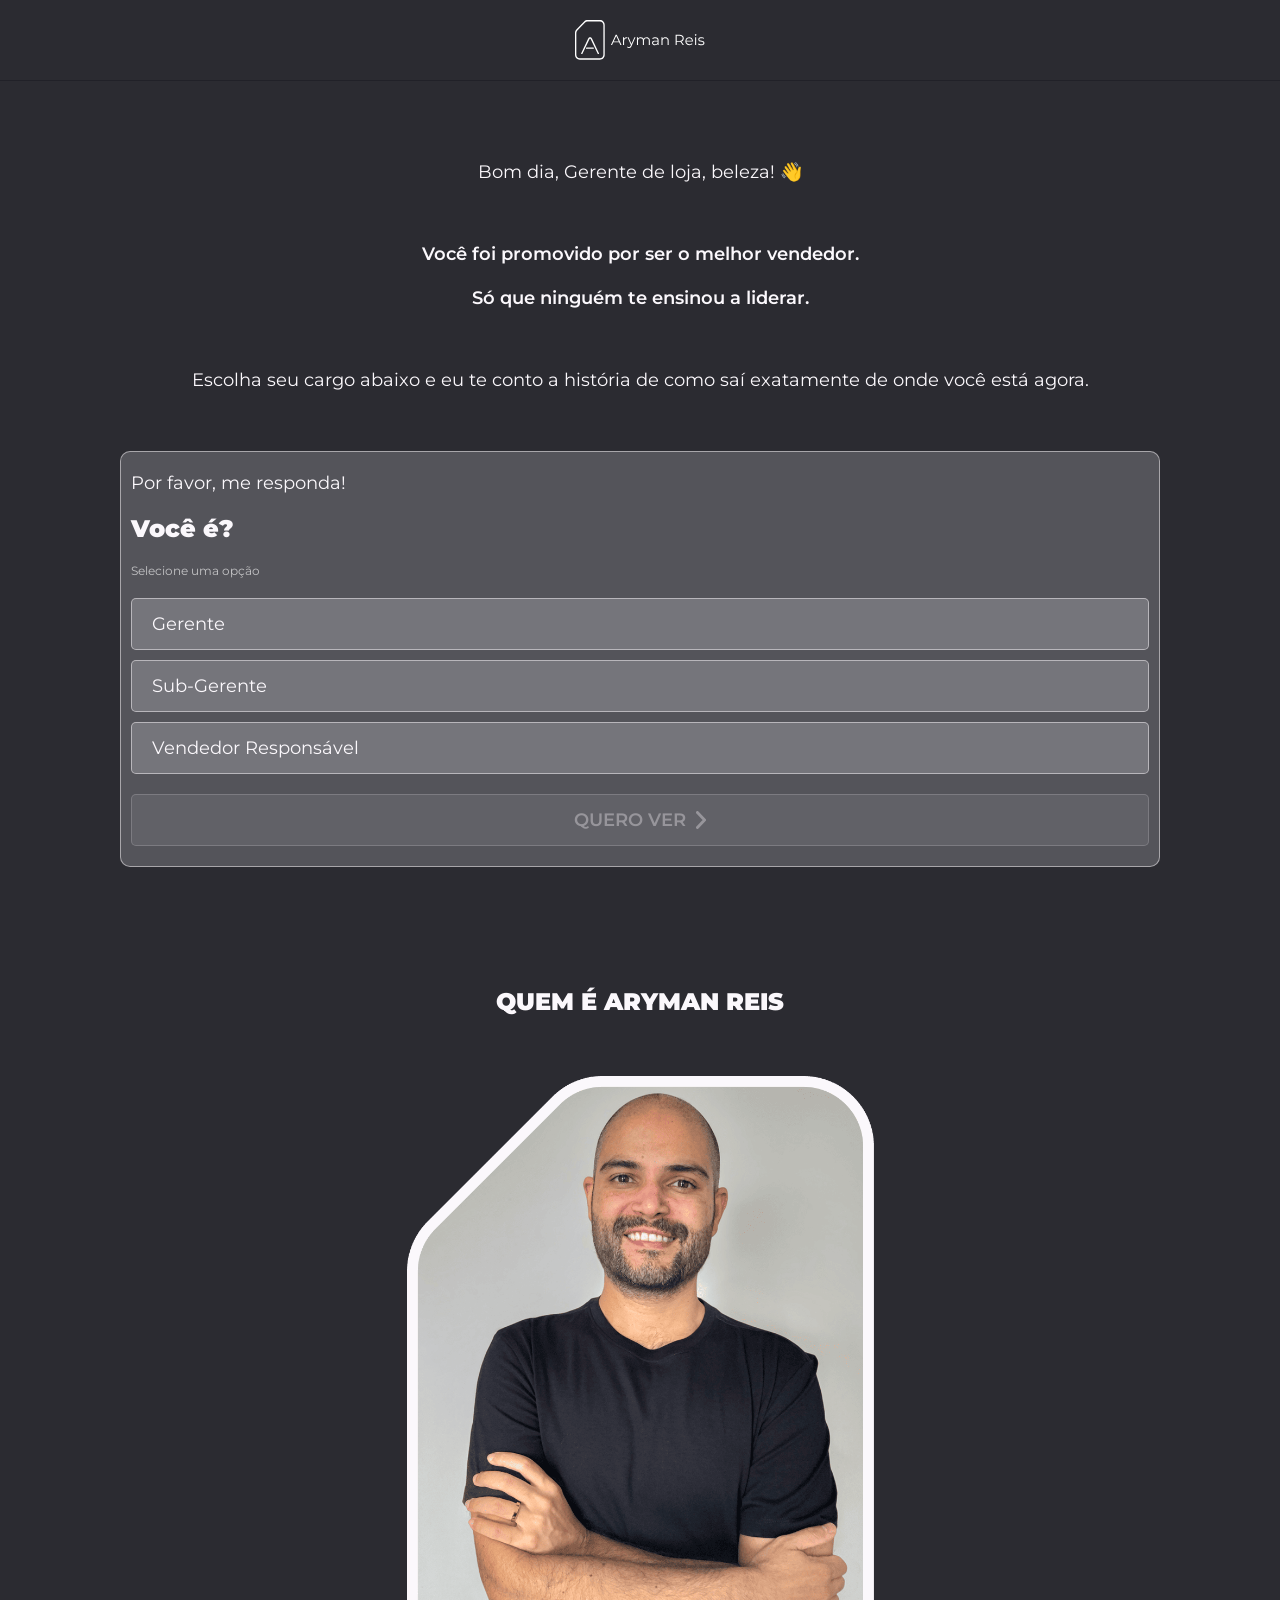
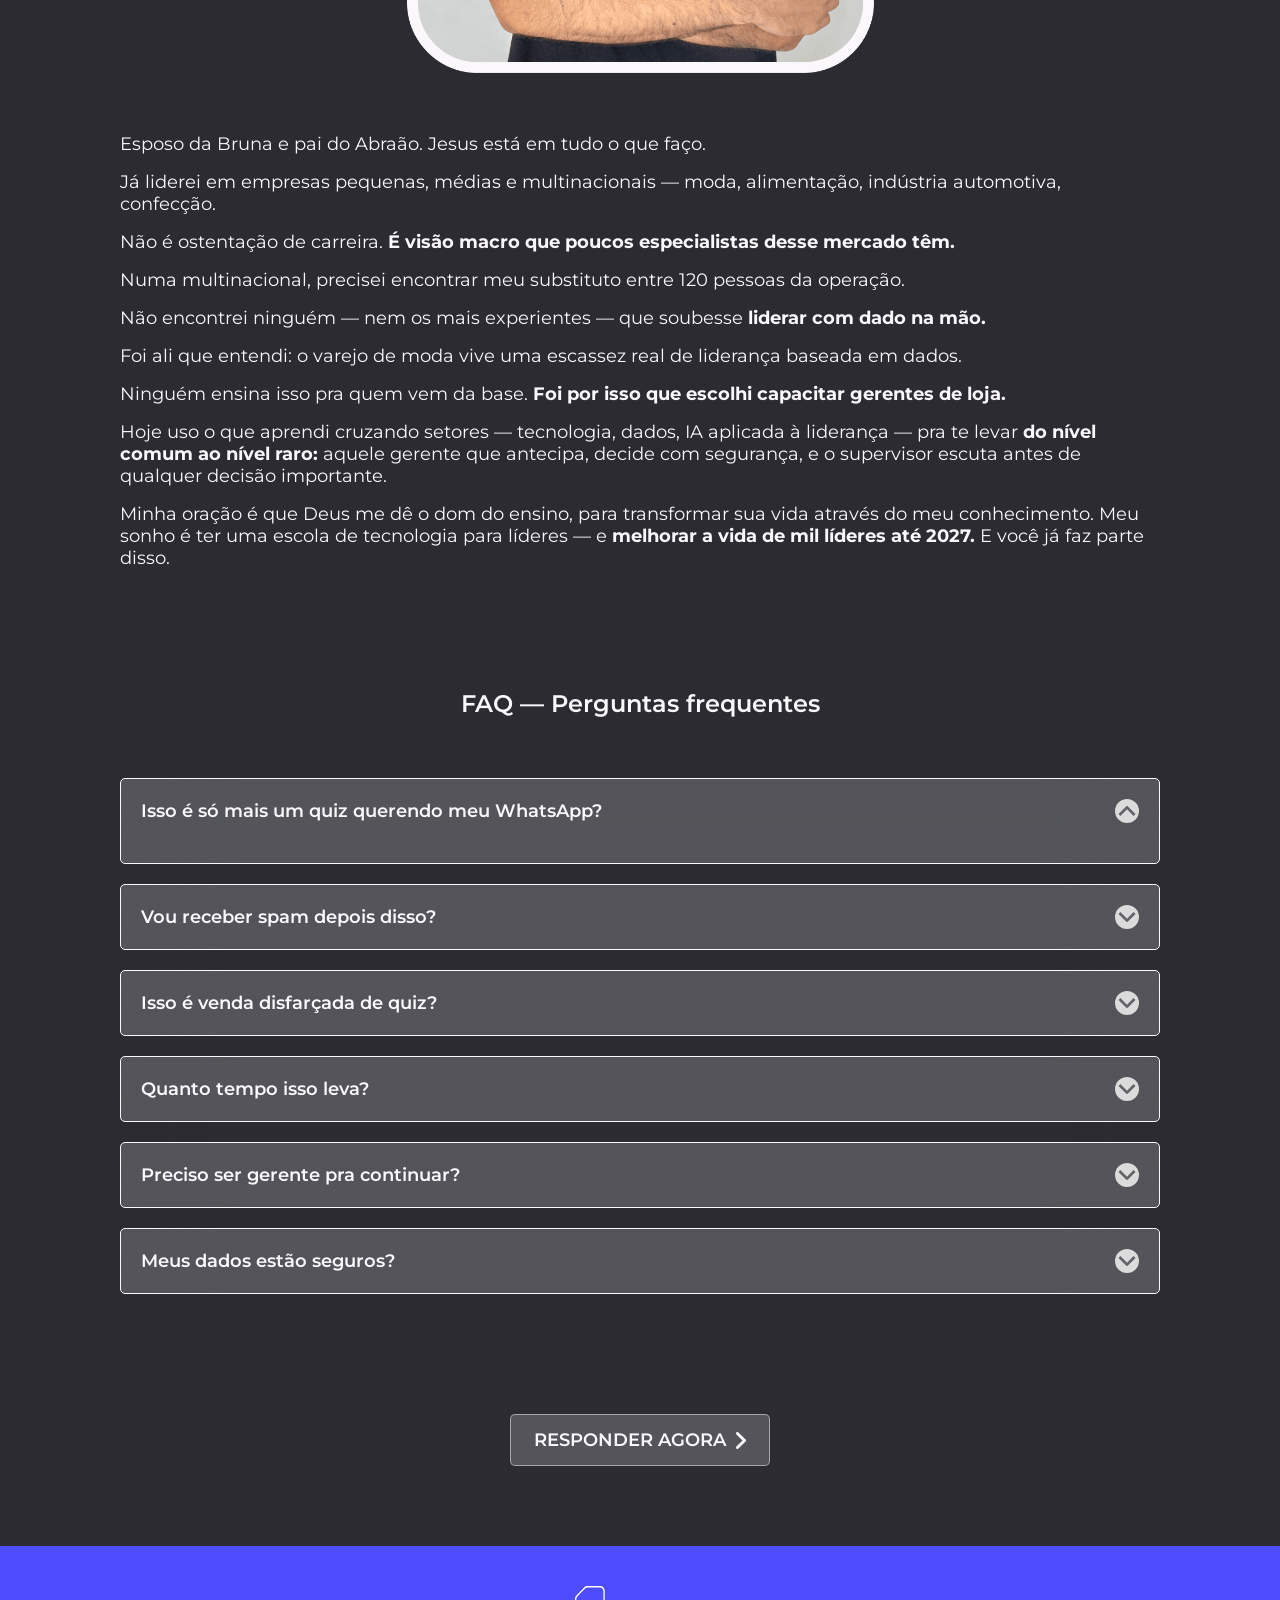
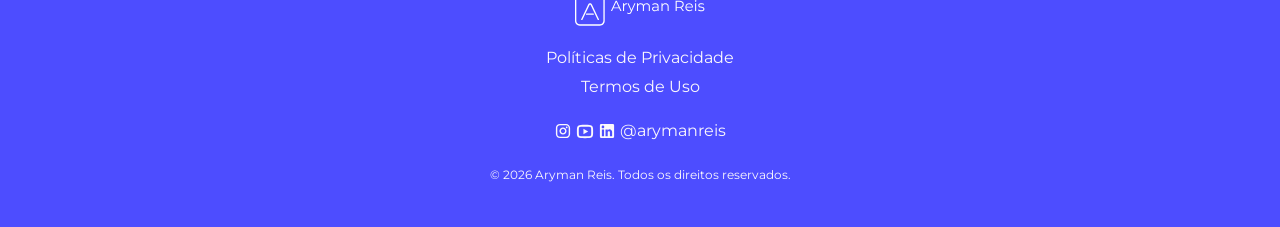
==== commit baa7cd38: "tracking: adiciona Meta Pixel em todas as paginas ID 1002057565978346 inserido antes de </head> em 1" ====
--- a/index.html
+++ b/index.html
@@ -1,4 +1,4 @@
-<!DOCTYPE html>
+﻿<!DOCTYPE html>
 <html lang="pt-BR">
 
 <head>
@@ -48,6 +48,24 @@
     <script src="./js/faq.js" defer></script>
     <script src="./js/quiz.js" defer></script>
 
+
+    <!-- Meta Pixel Code -->
+    <script>
+    !function(f,b,e,v,n,t,s)
+    {if(f.fbq)return;n=f.fbq=function(){n.callMethod?
+    n.callMethod.apply(n,arguments):n.queue.push(arguments)};
+    if(!f._fbq)f._fbq=n;n.push=n;n.loaded=!0;n.version='2.0';
+    n.queue=[];t=b.createElement(e);t.async=!0;
+    t.src=v;s=b.getElementsByTagName(e)[0];
+    s.parentNode.insertBefore(t,s)}(window, document,'script',
+    'https://connect.facebook.net/en_US/fbevents.js');
+    fbq('init', '1002057565978346');
+    fbq('track', 'PageView');
+    </script>
+    <noscript><img height="1" width="1" style="display:none"
+    src="https://www.facebook.com/tr?id=1002057565978346&ev=PageView&noscript=1"
+    /></noscript>
+    <!-- End Meta Pixel Code -->
 </head>
 
 <body class="quiz-page">
--- a/css/variables.css
+++ b/css/variables.css
@@ -16,10 +16,6 @@
     --color-primamay-black: #0E0E15;
 
     --color-primary-light: #6D6DFF;
-
-    --color-success: #03A63C;
-
-    --color-success-light: #04D939;
 
     --color-white: #FBF8FC;
 
--- a/css/base.css
+++ b/css/base.css
@@ -31,6 +31,8 @@
     display: block;
 
     max-width: 100%;
+
+    height: auto;
 
 }
 
--- a/css/quiz.css
+++ b/css/quiz.css
@@ -2,6 +2,13 @@
    QUIZ — Página inicial (index.html)
    Compartilhados: header.css, footer.css
 ================================================== */
+
+/* --------------------------------------------------
+   BODY — sobrescreve gradiente do base.css
+-------------------------------------------------- */
+.quiz-page {
+    background: var(--color-bg-quiz);
+}
 
 /* --------------------------------------------------
    HEADER — fundo escuro com borda inferior
@@ -283,19 +290,15 @@
     flex-shrink: 0;
 }
 
-.quiz-page .faq__icon--open { display: none; }
-
-.quiz-page .faq__item.active .faq__icon--closed { display: none; }
-.quiz-page .faq__item.active .faq__icon--open  { display: block; }
+.quiz-page .faq__icon--closed { display: none; }
+
+.quiz-page .faq__item.active .faq__icon--open   { display: none; }
+.quiz-page .faq__item.active .faq__icon--closed { display: block; }
 
 .quiz-page .faq__answer-wrapper {
-    max-height: 0;
+    height: 0;
     overflow: hidden;
-    transition: max-height 0.35s ease;
-}
-
-.quiz-page .faq__item.active .faq__answer-wrapper {
-    max-height: 400px;
+    transition: height 0.35s ease;
 }
 
 .quiz-page .faq__item.active .faq__question {
